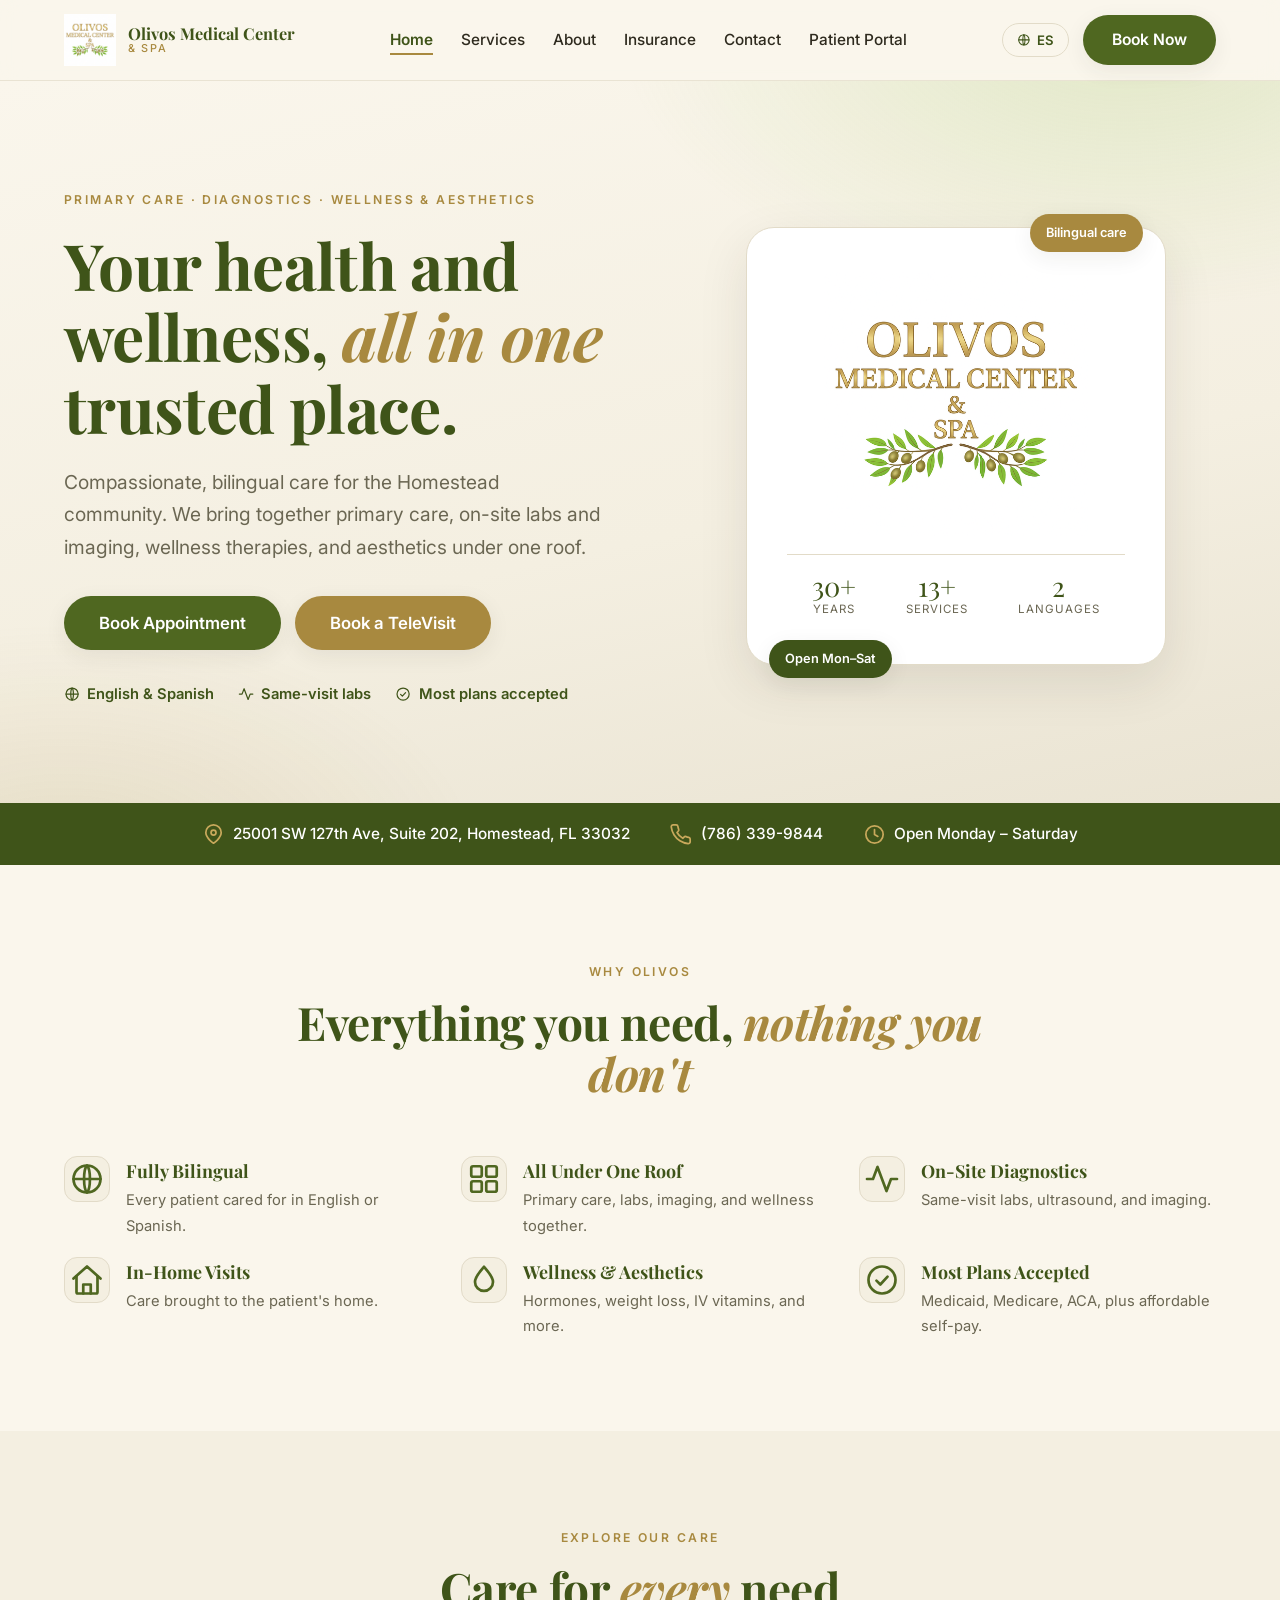
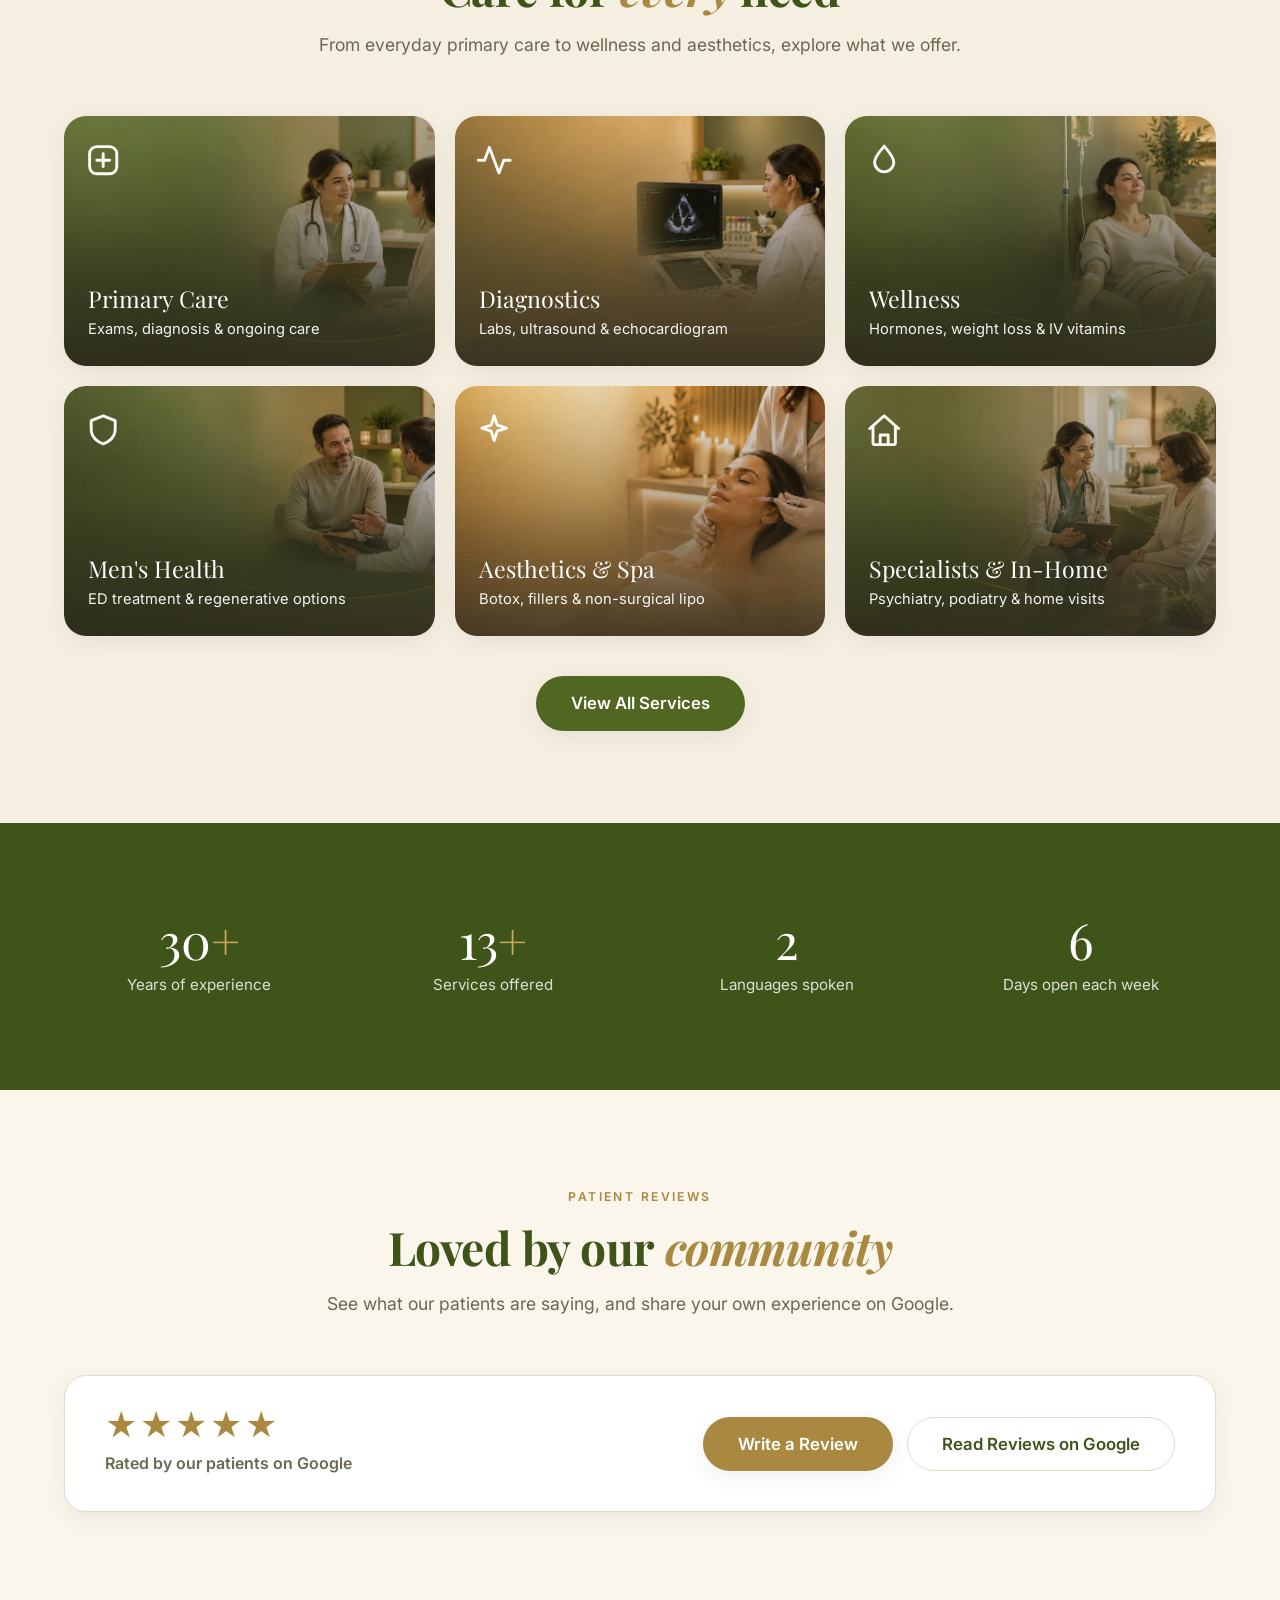
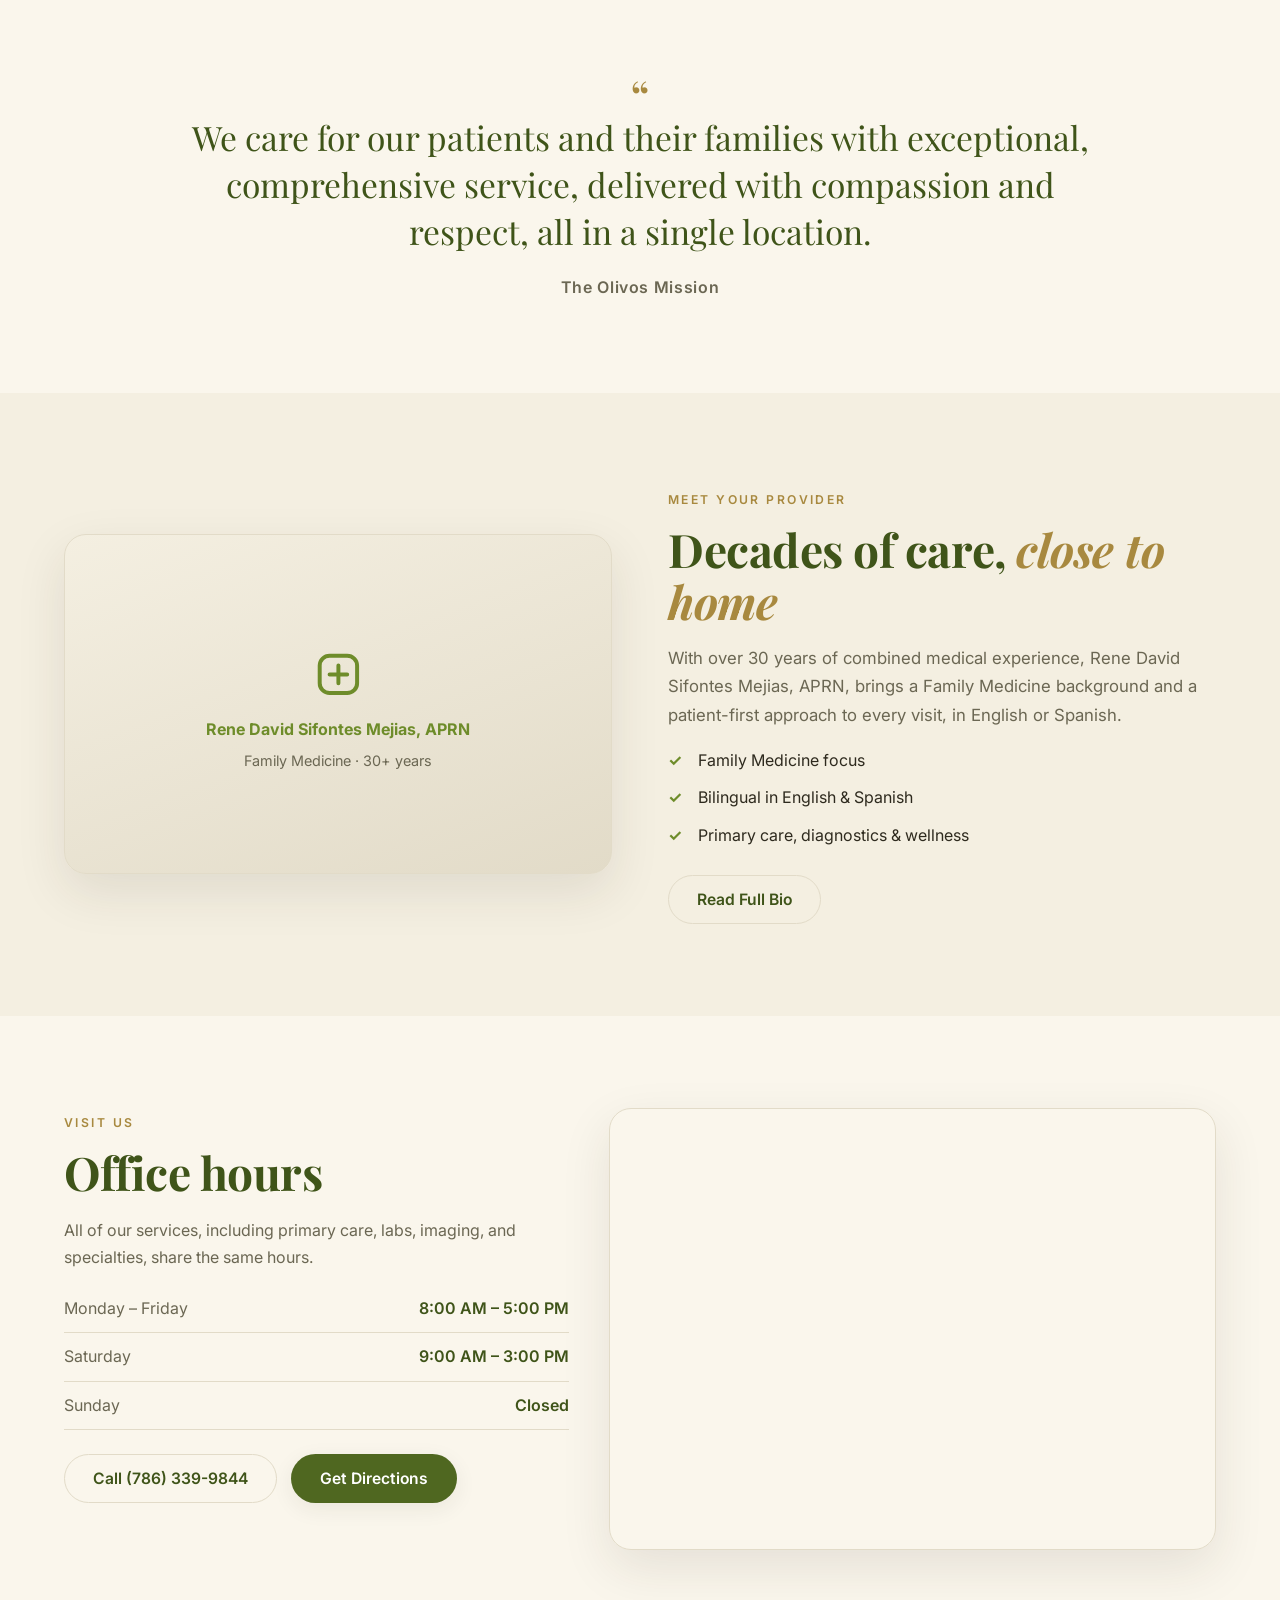
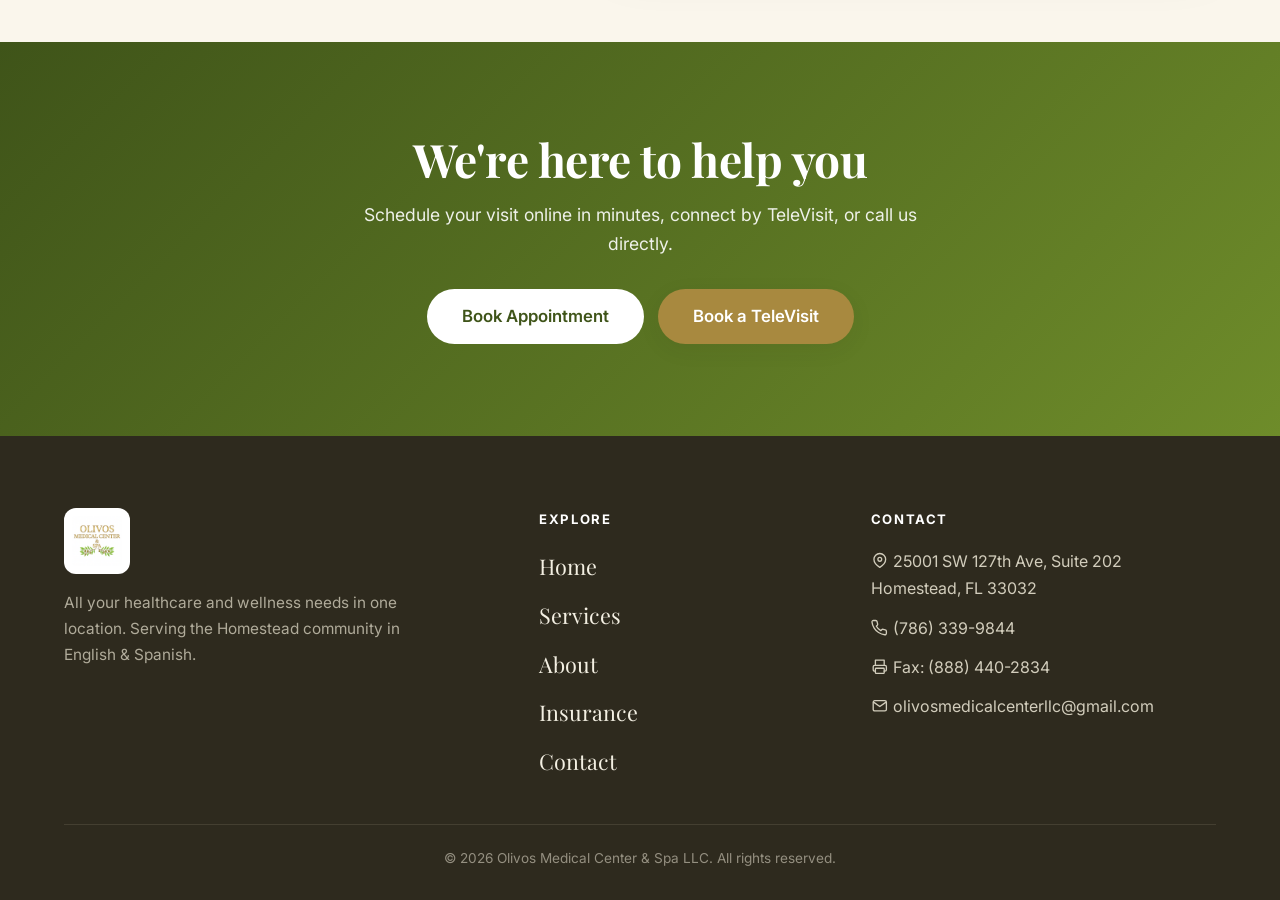
==== index.html @ 4be5aaa1 "Flat website upload" ====
<!doctype html>
<html lang="en">
<head>
  <meta charset="UTF-8" />
  <meta name="viewport" content="width=device-width, initial-scale=1.0" />
  <title>Olivos Medical Center &amp; Spa | Primary Care &amp; Wellness · Homestead, FL</title>
  <meta name="description" content="Olivos Medical Center & Spa offers bilingual primary care, on-site diagnostics, wellness, and aesthetic services in Homestead, FL. Book online or by phone. Most insurance plans accepted." />
  <link rel="icon" type="image/png" href="favicon.png" />
  <link rel="apple-touch-icon" href="olivos-logo.png" />
  <meta name="theme-color" content="#4f6720" />
  <meta property="og:type" content="website" />
  <meta property="og:site_name" content="Olivos Medical Center & Spa" />
  <meta property="og:title" content="Olivos Medical Center & Spa | Primary Care & Wellness · Homestead, FL" />
  <meta property="og:description" content="Bilingual primary care, on-site diagnostics, wellness and aesthetic services in Homestead, FL. Book online or by phone. Most insurance plans accepted." />
  <meta property="og:image" content="olivos-logo.png" />
  <meta name="twitter:card" content="summary" />
  <link rel="preconnect" href="https://fonts.googleapis.com" />
  <link rel="preconnect" href="https://fonts.gstatic.com" crossorigin />
  <link href="https://fonts.googleapis.com/css2?family=Inter:wght@400;500;600;700&family=Playfair+Display:ital,wght@0,600;0,700;1,600&display=swap" rel="stylesheet" />
  <link rel="stylesheet" href="styles.css" />
</head>
<body>

  <!-- ===================== HEADER ===================== -->
  <header class="site-header">
    <nav class="nav">
      <a class="nav-brand" href="index.html">
        <img src="olivos-logo.png" alt="Olivos Medical Center & Spa logo" />
        <span class="brand-text">Olivos Medical Center<span>&amp; Spa</span></span>
      </a>
      <ul class="nav-links">
        <li><a href="index.html" class="active" data-en="Home" data-es="Inicio">Home</a></li>
        <li><a href="services.html" data-en="Services" data-es="Servicios">Services</a></li>
        <li><a href="about.html" data-en="About" data-es="Nosotros">About</a></li>
        <li><a href="insurance.html" data-en="Insurance" data-es="Seguros">Insurance</a></li>
        <li><a href="contact.html" data-en="Contact" data-es="Contacto">Contact</a></li>
        <li><a href="#" data-link="portal" data-en="Patient Portal" data-es="Portal del Paciente">Patient Portal</a></li>
      </ul>
      <div class="nav-right">
        <button class="lang-toggle" aria-label="Switch language"><svg class="ic" viewBox="0 0 24 24" fill="none" stroke="currentColor" stroke-width="1.8" stroke-linecap="round" stroke-linejoin="round" aria-hidden="true"><circle cx="12" cy="12" r="9"/><path d="M3 12h18"/><path d="M12 3c2.6 2.6 2.6 15.4 0 18M12 3c-2.6 2.6-2.6 15.4 0 18"/></svg> <span class="lang-current">ES</span></button>
        <a href="#" data-link="booking" class="btn btn-primary" data-en="Book Now" data-es="Reservar">Book Now</a>
        <button class="nav-toggle" aria-label="Menu"><span></span><span></span><span></span></button>
      </div>
    </nav>
  </header>

  <!-- ===================== HERO ===================== -->
  <section class="hero">
    <div class="container">
      <div class="hero-content">
        <span class="eyebrow" data-en="Primary Care · Diagnostics · Wellness & Aesthetics" data-es="Atención Primaria · Diagnóstico · Bienestar y Estética">Primary Care · Diagnostics · Wellness &amp; Aesthetics</span>
        <h1 data-lang-en class="block">Your health and wellness, <span class="hl">all in one</span> trusted place.</h1>
        <h1 data-lang-es class="block">Tu salud y bienestar, <span class="hl">todo en un</span> lugar de confianza.</h1>
        <p class="lead" data-lang-en>Compassionate, bilingual care for the Homestead community. We bring together primary care, on-site labs and imaging, wellness therapies, and aesthetics under one roof.</p>
        <p class="lead" data-lang-es>Atención bilingüe y compasiva para la comunidad de Homestead. Reunimos atención primaria, laboratorio e imágenes, terapias de bienestar y estética, todo bajo un mismo techo.</p>
        <div class="hero-cta">
          <a href="#" data-link="booking" class="btn btn-primary btn-lg" data-en="Book Appointment" data-es="Reservar Cita">Book Appointment</a>
          <a href="#" data-link="televisit" class="btn btn-gold btn-lg" data-en="Book a TeleVisit" data-es="Reservar Telemedicina">Book a TeleVisit</a>
        </div>
        <div class="hero-badges">
          <span><svg class="ic" viewBox="0 0 24 24" fill="none" stroke="currentColor" stroke-width="1.8" stroke-linecap="round" stroke-linejoin="round" aria-hidden="true"><circle cx="12" cy="12" r="9"/><path d="M3 12h18"/><path d="M12 3c2.6 2.6 2.6 15.4 0 18M12 3c-2.6 2.6-2.6 15.4 0 18"/></svg> <span data-en="English & Spanish" data-es="Inglés y Español">English &amp; Spanish</span></span>
          <span><svg class="ic" viewBox="0 0 24 24" fill="none" stroke="currentColor" stroke-width="1.8" stroke-linecap="round" stroke-linejoin="round" aria-hidden="true"><path d="M22 12h-4l-3 8L9 4l-3 8H2"/></svg> <span data-en="Same-visit labs" data-es="Laboratorio el mismo día">Same-visit labs</span></span>
          <span><svg class="ic" viewBox="0 0 24 24" fill="none" stroke="currentColor" stroke-width="1.8" stroke-linecap="round" stroke-linejoin="round" aria-hidden="true"><circle cx="12" cy="12" r="9"/><path d="M8.3 12.4l2.6 2.6 4.8-5.2"/></svg> <span data-en="Most plans accepted" data-es="Mayoría de seguros">Most plans accepted</span></span>
        </div>
      </div>
      <div class="hero-art">
        <div class="hero-card">
          <span class="floating one" data-en="Bilingual care" data-es="Atención bilingüe">Bilingual care</span>
          <span class="floating two" data-en="Open Mon–Sat" data-es="Abierto Lun–Sáb">Open Mon–Sat</span>
          <img src="olivos-logo.png" alt="Olivos Medical Center & Spa" />
          <div class="divider"></div>
          <div class="mini-stats">
            <div><div class="num">30+</div><div class="lbl" data-en="Years" data-es="Años">Years</div></div>
            <div><div class="num">13+</div><div class="lbl" data-en="Services" data-es="Servicios">Services</div></div>
            <div><div class="num">2</div><div class="lbl" data-en="Languages" data-es="Idiomas">Languages</div></div>
          </div>
        </div>
      </div>
    </div>
  </section>

  <!-- ===================== TRUST STRIP ===================== -->
  <div class="trust-strip">
    <div class="container">
      <span class="item"><span class="ico"><svg class="ic" viewBox="0 0 24 24" fill="none" stroke="currentColor" stroke-width="1.8" stroke-linecap="round" stroke-linejoin="round" aria-hidden="true"><path d="M20 10c0 6-8 11-8 11s-8-5-8-11a8 8 0 0 1 16 0z"/><circle cx="12" cy="10" r="2.6"/></svg></span> 25001 SW 127th Ave, Suite 202, Homestead, FL 33032</span>
      <span class="item"><span class="ico"><svg class="ic" viewBox="0 0 24 24" fill="none" stroke="currentColor" stroke-width="1.8" stroke-linecap="round" stroke-linejoin="round" aria-hidden="true"><path d="M21 16.5v3a2 2 0 0 1-2.2 2 19.6 19.6 0 0 1-8.5-3 19.3 19.3 0 0 1-6-6A19.6 19.6 0 0 1 1.3 4 2 2 0 0 1 3.3 2h3a2 2 0 0 1 2 1.7c.13.95.36 1.86.7 2.76a2 2 0 0 1-.45 2.11L7.3 9.9a16 16 0 0 0 6 6l1.32-1.26a2 2 0 0 1 2.11-.45c.9.34 1.81.57 2.76.7A2 2 0 0 1 21 16.5z"/></svg></span> <a href="tel:+17863399844" style="color:#fff">(786) 339-9844</a></span>
      <span class="item"><span class="ico"><svg class="ic" viewBox="0 0 24 24" fill="none" stroke="currentColor" stroke-width="1.8" stroke-linecap="round" stroke-linejoin="round" aria-hidden="true"><circle cx="12" cy="12" r="9"/><path d="M12 7v5l3.5 2"/></svg></span> <span data-en="Open Monday – Saturday" data-es="Abierto Lunes – Sábado">Open Monday – Saturday</span></span>
    </div>
  </div>

  <!-- ===================== FEATURE ROW ===================== -->
  <section>
    <div class="container">
      <div class="section-head">
        <span class="eyebrow" data-en="Why Olivos" data-es="Por Qué Olivos">Why Olivos</span>
        <h2 data-lang-en class="block">Everything you need, <span class="hl">nothing you don't</span></h2>
        <h2 data-lang-es class="block">Todo lo que necesitas, <span class="hl">nada que no</span></h2>
      </div>
      <div class="feature-row">
        <div class="feature"><div class="ico"><svg class="ic" viewBox="0 0 24 24" fill="none" stroke="currentColor" stroke-width="1.8" stroke-linecap="round" stroke-linejoin="round" aria-hidden="true"><circle cx="12" cy="12" r="9"/><path d="M3 12h18"/><path d="M12 3c2.6 2.6 2.6 15.4 0 18M12 3c-2.6 2.6-2.6 15.4 0 18"/></svg></div><div><h4 data-en="Fully Bilingual" data-es="Totalmente Bilingüe">Fully Bilingual</h4><p data-en="Every patient cared for in English or Spanish." data-es="Cada paciente atendido en inglés o español.">Every patient cared for in English or Spanish.</p></div></div>
        <div class="feature"><div class="ico"><svg class="ic" viewBox="0 0 24 24" fill="none" stroke="currentColor" stroke-width="1.8" stroke-linecap="round" stroke-linejoin="round" aria-hidden="true"><rect x="3.5" y="3.5" width="7" height="7" rx="1.2"/><rect x="13.5" y="3.5" width="7" height="7" rx="1.2"/><rect x="13.5" y="13.5" width="7" height="7" rx="1.2"/><rect x="3.5" y="13.5" width="7" height="7" rx="1.2"/></svg></div><div><h4 data-en="All Under One Roof" data-es="Todo en un Lugar">All Under One Roof</h4><p data-en="Primary care, labs, imaging, and wellness together." data-es="Atención primaria, laboratorio, imágenes y bienestar juntos.">Primary care, labs, imaging, and wellness together.</p></div></div>
        <div class="feature"><div class="ico"><svg class="ic" viewBox="0 0 24 24" fill="none" stroke="currentColor" stroke-width="1.8" stroke-linecap="round" stroke-linejoin="round" aria-hidden="true"><path d="M22 12h-4l-3 8L9 4l-3 8H2"/></svg></div><div><h4 data-en="On-Site Diagnostics" data-es="Diagnóstico en Sitio">On-Site Diagnostics</h4><p data-en="Same-visit labs, ultrasound, and imaging." data-es="Laboratorio, ultrasonido e imágenes el mismo día.">Same-visit labs, ultrasound, and imaging.</p></div></div>
        <div class="feature"><div class="ico"><svg class="ic" viewBox="0 0 24 24" fill="none" stroke="currentColor" stroke-width="1.8" stroke-linecap="round" stroke-linejoin="round" aria-hidden="true"><path d="M3 11l9-8 9 8"/><path d="M5 9.5V20a1 1 0 0 0 1 1h12a1 1 0 0 0 1-1V9.5"/><path d="M9.5 21v-6h5v6"/></svg></div><div><h4 data-en="In-Home Visits" data-es="Visitas a Domicilio">In-Home Visits</h4><p data-en="Care brought to the patient's home." data-es="Atención llevada al hogar del paciente.">Care brought to the patient's home.</p></div></div>
        <div class="feature"><div class="ico"><svg class="ic" viewBox="0 0 24 24" fill="none" stroke="currentColor" stroke-width="1.8" stroke-linecap="round" stroke-linejoin="round" aria-hidden="true"><path d="M12 3.2c3 3.6 6 6.6 6 10.1a6 6 0 0 1-12 0c0-3.5 3-6.5 6-10.1z"/></svg></div><div><h4 data-en="Wellness & Aesthetics" data-es="Bienestar y Estética">Wellness &amp; Aesthetics</h4><p data-en="Hormones, weight loss, IV vitamins, and more." data-es="Hormonas, pérdida de peso, vitaminas IV y más.">Hormones, weight loss, IV vitamins, and more.</p></div></div>
        <div class="feature"><div class="ico"><svg class="ic" viewBox="0 0 24 24" fill="none" stroke="currentColor" stroke-width="1.8" stroke-linecap="round" stroke-linejoin="round" aria-hidden="true"><circle cx="12" cy="12" r="9"/><path d="M8.3 12.4l2.6 2.6 4.8-5.2"/></svg></div><div><h4 data-en="Most Plans Accepted" data-es="Mayoría de Seguros">Most Plans Accepted</h4><p data-en="Medicaid, Medicare, ACA, plus affordable self-pay." data-es="Medicaid, Medicare, ACA y pago propio accesible.">Medicaid, Medicare, ACA, plus affordable self-pay.</p></div></div>
      </div>
    </div>
  </section>

  <!-- ===================== CATEGORY GRID ===================== -->
  <section class="alt">
    <div class="container">
      <div class="section-head">
        <span class="eyebrow" data-en="Explore Our Care" data-es="Explora Nuestra Atención">Explore Our Care</span>
        <h2 data-lang-en class="block">Care for <span class="hl">every</span> need</h2>
        <h2 data-lang-es class="block">Atención para <span class="hl">cada</span> necesidad</h2>
        <p data-lang-en>From everyday primary care to wellness and aesthetics, explore what we offer.</p>
        <p data-lang-es>Desde la atención primaria diaria hasta el bienestar y la estética, explora lo que ofrecemos.</p>
      </div>
      <div class="cat-grid">
        <a class="cat-card c1" href="services.html"><span class="c-ico"><svg class="ic" viewBox="0 0 24 24" fill="none" stroke="currentColor" stroke-width="1.8" stroke-linecap="round" stroke-linejoin="round" aria-hidden="true"><rect x="3.5" y="3.5" width="17" height="17" rx="4.5"/><path d="M12 8v8M8 12h8"/></svg></span><span class="label" data-en="Primary Care" data-es="Atención Primaria">Primary Care</span><span class="desc" data-en="Exams, diagnosis & ongoing care" data-es="Exámenes, diagnóstico y cuidado continuo">Exams, diagnosis &amp; ongoing care</span></a>
        <a class="cat-card c2" href="services.html"><span class="c-ico"><svg class="ic" viewBox="0 0 24 24" fill="none" stroke="currentColor" stroke-width="1.8" stroke-linecap="round" stroke-linejoin="round" aria-hidden="true"><path d="M22 12h-4l-3 8L9 4l-3 8H2"/></svg></span><span class="label" data-en="Diagnostics" data-es="Diagnóstico">Diagnostics</span><span class="desc" data-en="Labs, ultrasound & echocardiogram" data-es="Laboratorio, ultrasonido y ecocardiograma">Labs, ultrasound &amp; echocardiogram</span></a>
        <a class="cat-card c3" href="services.html"><span class="c-ico"><svg class="ic" viewBox="0 0 24 24" fill="none" stroke="currentColor" stroke-width="1.8" stroke-linecap="round" stroke-linejoin="round" aria-hidden="true"><path d="M12 3.2c3 3.6 6 6.6 6 10.1a6 6 0 0 1-12 0c0-3.5 3-6.5 6-10.1z"/></svg></span><span class="label" data-en="Wellness" data-es="Bienestar">Wellness</span><span class="desc" data-en="Hormones, weight loss & IV vitamins" data-es="Hormonas, pérdida de peso y vitaminas IV">Hormones, weight loss &amp; IV vitamins</span></a>
        <a class="cat-card c4" href="services.html"><span class="c-ico"><svg class="ic" viewBox="0 0 24 24" fill="none" stroke="currentColor" stroke-width="1.8" stroke-linecap="round" stroke-linejoin="round" aria-hidden="true"><path d="M12 3l7.5 3v5.2c0 4.7-3.2 7.8-7.5 9.3-4.3-1.5-7.5-4.6-7.5-9.3V6L12 3z"/></svg></span><span class="label" data-en="Men's Health" data-es="Salud Masculina">Men's Health</span><span class="desc" data-en="ED treatment & regenerative options" data-es="Tratamiento de DE y opciones regenerativas">ED treatment &amp; regenerative options</span></a>
        <a class="cat-card c5" href="services.html"><span class="c-ico"><svg class="ic" viewBox="0 0 24 24" fill="none" stroke="currentColor" stroke-width="1.8" stroke-linecap="round" stroke-linejoin="round" aria-hidden="true"><path d="M12 3l1.9 5.8 5.8 1.9-5.8 1.9L12 18.4l-1.9-5.8L4.3 10.7l5.8-1.9L12 3z"/></svg></span><span class="label" data-en="Aesthetics & Spa" data-es="Estética y Spa">Aesthetics &amp; Spa</span><span class="desc" data-en="Botox, fillers & non-surgical lipo" data-es="Botox, rellenos y lipo no quirúrgica">Botox, fillers &amp; non-surgical lipo</span></a>
        <a class="cat-card c6" href="services.html"><span class="c-ico"><svg class="ic" viewBox="0 0 24 24" fill="none" stroke="currentColor" stroke-width="1.8" stroke-linecap="round" stroke-linejoin="round" aria-hidden="true"><path d="M3 11l9-8 9 8"/><path d="M5 9.5V20a1 1 0 0 0 1 1h12a1 1 0 0 0 1-1V9.5"/><path d="M9.5 21v-6h5v6"/></svg></span><span class="label" data-en="Specialists & In-Home" data-es="Especialistas y a Domicilio">Specialists &amp; In-Home</span><span class="desc" data-en="Psychiatry, podiatry & home visits" data-es="Psiquiatría, podología y visitas a domicilio">Psychiatry, podiatry &amp; home visits</span></a>
      </div>
      <div style="text-align:center;margin-top:40px">
        <a href="services.html" class="btn btn-primary btn-lg" data-en="View All Services" data-es="Ver Todos los Servicios">View All Services</a>
      </div>
    </div>
  </section>

  <!-- ===================== STATS BAND ===================== -->
  <section class="stats-band">
    <div class="container">
      <div class="stats">
        <div class="stat"><div class="num">30<span class="accent">+</span></div><div class="label" data-en="Years of experience" data-es="Años de experiencia">Years of experience</div></div>
        <div class="stat"><div class="num">13<span class="accent">+</span></div><div class="label" data-en="Services offered" data-es="Servicios ofrecidos">Services offered</div></div>
        <div class="stat"><div class="num">2</div><div class="label" data-en="Languages spoken" data-es="Idiomas hablados">Languages spoken</div></div>
        <div class="stat"><div class="num">6</div><div class="label" data-en="Days open each week" data-es="Días abiertos por semana">Days open each week</div></div>
      </div>
    </div>
  </section>

  <!-- ===================== PATIENT REVIEWS ===================== -->
  <section>
    <div class="container">
      <div class="section-head">
        <span class="eyebrow" data-en="Patient Reviews" data-es="Reseñas de Pacientes">Patient Reviews</span>
        <h2 data-lang-en class="block">Loved by our <span class="hl">community</span></h2>
        <h2 data-lang-es class="block">Querido por nuestra <span class="hl">comunidad</span></h2>
        <p data-lang-en>See what our patients are saying, and share your own experience on Google.</p>
        <p data-lang-es>Mira lo que dicen nuestros pacientes y comparte tu experiencia en Google.</p>
      </div>

      <!-- Optional: paste a live Google reviews widget (e.g. Elfsight) inside this div. See README. -->
      <div id="google-reviews"></div>

      <div class="reviews-cta">
        <div class="reviews-rating">
          <div class="stars" aria-hidden="true">★★★★★</div>
          <div class="rating-text" data-en="Rated by our patients on Google" data-es="Calificado por nuestros pacientes en Google">Rated by our patients on Google</div>
        </div>
        <div class="reviews-buttons">
          <a href="#" data-link="reviewWrite" class="btn btn-gold btn-lg" data-en="Write a Review" data-es="Escribir una Reseña">Write a Review</a>
          <a href="#" data-link="reviewRead" class="btn btn-outline btn-lg" data-en="Read Reviews on Google" data-es="Ver Reseñas en Google">Read Reviews on Google</a>
        </div>
      </div>
    </div>
  </section>

  <!-- ===================== MISSION QUOTE ===================== -->
  <section>
    <div class="container">
      <div class="quote-block">
        <div class="mark">“</div>
        <p data-lang-en class="block">We care for our patients and their families with exceptional, comprehensive service, delivered with compassion and respect, all in a single location.</p>
        <p data-lang-es class="block">Cuidamos a nuestros pacientes y sus familias con un servicio excepcional e integral, con compasión y respeto, todo en un solo lugar.</p>
        <div class="by" data-en="The Olivos Mission" data-es="La Misión de Olivos">The Olivos Mission</div>
      </div>
    </div>
  </section>

  <!-- ===================== SPLIT: PROVIDER ===================== -->
  <section class="alt">
    <div class="container">
      <div class="split">
        <div class="split-media">
          <div class="placeholder">
            <div class="big"><svg class="ic" viewBox="0 0 24 24" fill="none" stroke="currentColor" stroke-width="1.8" stroke-linecap="round" stroke-linejoin="round" aria-hidden="true"><rect x="3.5" y="3.5" width="17" height="17" rx="4.5"/><path d="M12 8v8M8 12h8"/></svg></div>
            <strong data-en="Rene David Sifontes Mejias, APRN" data-es="Rene David Sifontes Mejias, APRN">Rene David Sifontes Mejias, APRN</strong>
            <div style="color:var(--muted);font-size:.9rem;margin-top:6px" data-en="Family Medicine · 30+ years" data-es="Medicina Familiar · 30+ años">Family Medicine · 30+ years</div>
          </div>
        </div>
        <div class="split-text">
          <span class="eyebrow" data-en="Meet Your Provider" data-es="Conoce a tu Proveedor">Meet Your Provider</span>
          <h2 data-lang-en class="block">Decades of care, <span class="hl">close to home</span></h2>
          <h2 data-lang-es class="block">Décadas de cuidado, <span class="hl">cerca de casa</span></h2>
          <p data-lang-en>With over 30 years of combined medical experience, Rene David Sifontes Mejias, APRN, brings a Family Medicine background and a patient-first approach to every visit, in English or Spanish.</p>
          <p data-lang-es>Con más de 30 años de experiencia médica combinada, Rene David Sifontes Mejias, APRN, aporta una formación en Medicina Familiar y un enfoque centrado en el paciente en cada visita, en inglés o español.</p>
          <ul class="split-list">
            <li data-en="Family Medicine focus" data-es="Enfoque en Medicina Familiar">Family Medicine focus</li>
            <li data-en="Bilingual in English & Spanish" data-es="Bilingüe en Inglés y Español">Bilingual in English &amp; Spanish</li>
            <li data-en="Primary care, diagnostics & wellness" data-es="Atención primaria, diagnóstico y bienestar">Primary care, diagnostics &amp; wellness</li>
          </ul>
          <a href="about.html" class="btn btn-outline" data-en="Read Full Bio" data-es="Leer Biografía">Read Full Bio</a>
        </div>
      </div>
    </div>
  </section>

  <!-- ===================== HOURS + MAP ===================== -->
  <section>
    <div class="container">
      <div class="contact-grid">
        <div>
          <span class="eyebrow" data-en="Visit Us" data-es="Visítanos">Visit Us</span>
          <h2 style="margin:12px 0 18px" data-lang-en class="block">Office hours</h2>
          <h2 style="margin:12px 0 18px" data-lang-es class="block">Horario de atención</h2>
          <p style="color:var(--muted);margin-bottom:14px" data-en="All of our services, including primary care, labs, imaging, and specialties, share the same hours." data-es="Todos nuestros servicios, incluyendo atención primaria, laboratorio, imágenes y especialidades, tienen el mismo horario.">All of our services, including primary care, labs, imaging, and specialties, share the same hours.</p>
          <table class="hours-table">
            <tr><td data-en="Monday – Friday" data-es="Lunes – Viernes">Monday – Friday</td><td>8:00 AM – 5:00 PM</td></tr>
            <tr><td data-en="Saturday" data-es="Sábado">Saturday</td><td>9:00 AM – 3:00 PM</td></tr>
            <tr><td data-en="Sunday" data-es="Domingo">Sunday</td><td data-en="Closed" data-es="Cerrado">Closed</td></tr>
          </table>
          <div style="margin-top:24px" class="hero-cta">
            <a href="tel:+17863399844" class="btn btn-outline" data-en="Call (786) 339-9844" data-es="Llamar (786) 339-9844">Call (786) 339-9844</a>
            <a href="contact.html" class="btn btn-primary" data-en="Get Directions" data-es="Cómo Llegar">Get Directions</a>
          </div>
        </div>
        <div class="map-wrap">
          <iframe title="Olivos Medical Center & Spa location map" loading="lazy" referrerpolicy="no-referrer-when-downgrade"
            src="https://www.google.com/maps?q=25001+SW+127th+Ave+Suite+202+Homestead+FL+33032&output=embed"></iframe>
        </div>
      </div>
    </div>
  </section>

  <!-- ===================== CTA BAND ===================== -->
  <section class="cta-band">
    <div class="container">
      <h2 data-lang-en class="block">We're here to help you</h2>
      <h2 data-lang-es class="block">Estamos aquí para ayudarte</h2>
      <p data-lang-en>Schedule your visit online in minutes, connect by TeleVisit, or call us directly.</p>
      <p data-lang-es>Agenda tu visita en línea en minutos, conéctate por telemedicina o llámanos directamente.</p>
      <div class="hero-cta">
        <a href="#" data-link="booking" class="btn btn-white btn-lg" data-en="Book Appointment" data-es="Reservar Cita">Book Appointment</a>
        <a href="#" data-link="televisit" class="btn btn-gold btn-lg" data-en="Book a TeleVisit" data-es="Reservar Telemedicina">Book a TeleVisit</a>
      </div>
    </div>
  </section>

  <!-- ===================== FOOTER ===================== -->
  <footer class="site-footer">
    <div class="container">
      <div class="footer-grid">
        <div class="footer-brand">
          <img src="olivos-logo.png" alt="Olivos Medical Center & Spa" />
          <p data-en="All your healthcare and wellness needs in one location. Serving the Homestead community in English & Spanish." data-es="Toda tu salud y bienestar en un solo lugar. Sirviendo a la comunidad de Homestead en inglés y español.">All your healthcare and wellness needs in one location. Serving the Homestead community in English &amp; Spanish.</p>
        </div>
        <div>
          <h4 data-en="Explore" data-es="Explora">Explore</h4>
          <ul class="footer-nav">
            <li><a href="index.html" data-en="Home" data-es="Inicio">Home</a></li>
            <li><a href="services.html" data-en="Services" data-es="Servicios">Services</a></li>
            <li><a href="about.html" data-en="About" data-es="Nosotros">About</a></li>
            <li><a href="insurance.html" data-en="Insurance" data-es="Seguros">Insurance</a></li>
            <li><a href="contact.html" data-en="Contact" data-es="Contacto">Contact</a></li>
          </ul>
        </div>
        <div>
          <h4 data-en="Contact" data-es="Contacto">Contact</h4>
          <ul>
            <li><svg class="ic" viewBox="0 0 24 24" fill="none" stroke="currentColor" stroke-width="1.8" stroke-linecap="round" stroke-linejoin="round" aria-hidden="true"><path d="M20 10c0 6-8 11-8 11s-8-5-8-11a8 8 0 0 1 16 0z"/><circle cx="12" cy="10" r="2.6"/></svg> 25001 SW 127th Ave, Suite 202<br>Homestead, FL 33032</li>
            <li><svg class="ic" viewBox="0 0 24 24" fill="none" stroke="currentColor" stroke-width="1.8" stroke-linecap="round" stroke-linejoin="round" aria-hidden="true"><path d="M21 16.5v3a2 2 0 0 1-2.2 2 19.6 19.6 0 0 1-8.5-3 19.3 19.3 0 0 1-6-6A19.6 19.6 0 0 1 1.3 4 2 2 0 0 1 3.3 2h3a2 2 0 0 1 2 1.7c.13.95.36 1.86.7 2.76a2 2 0 0 1-.45 2.11L7.3 9.9a16 16 0 0 0 6 6l1.32-1.26a2 2 0 0 1 2.11-.45c.9.34 1.81.57 2.76.7A2 2 0 0 1 21 16.5z"/></svg> <a href="tel:+17863399844">(786) 339-9844</a></li>
            <li><svg class="ic" viewBox="0 0 24 24" fill="none" stroke="currentColor" stroke-width="1.8" stroke-linecap="round" stroke-linejoin="round" aria-hidden="true"><path d="M6 9V3h12v6"/><path d="M6 18H5a2 2 0 0 1-2-2v-4a2 2 0 0 1 2-2h14a2 2 0 0 1 2 2v4a2 2 0 0 1-2 2h-1"/><rect x="6" y="14" width="12" height="7" rx="1"/></svg> <span data-en="Fax:" data-es="Fax:">Fax:</span> (888) 440-2834</li>
            <li><svg class="ic" viewBox="0 0 24 24" fill="none" stroke="currentColor" stroke-width="1.8" stroke-linecap="round" stroke-linejoin="round" aria-hidden="true"><rect x="3" y="5" width="18" height="14" rx="2"/><path d="m3.5 7 8.5 6 8.5-6"/></svg> <a href="mailto:olivosmedicalcenterllc@gmail.com">olivosmedicalcenterllc@gmail.com</a></li>
          </ul>
        </div>
      </div>
      <div class="footer-bottom">
        <span data-en="© 2026 Olivos Medical Center & Spa LLC. All rights reserved." data-es="© 2026 Olivos Medical Center & Spa LLC. Todos los derechos reservados.">© 2026 Olivos Medical Center &amp; Spa LLC. All rights reserved.</span>
      </div>
    </div>
  </footer>

  <script src="main.js?v=5"></script>
</body>
</html>
---- styles.css ----
/* =========================================================
   Olivos Medical Center & Spa — Site Styles  (v2, editorial)
   Inspired by clean wellness/healthcare references,
   rebuilt in the Olivos olive / gold / cream brand.
   ========================================================= */

:root {
  --olive-deep: #3f5419;
  --olive: #4f6720;
  --olive-mid: #6e8c2a;
  --olive-light: #a5ca6e;
  --gold: #a8893f;
  --gold-light: #c9a95c;
  --cream: #faf6ec;
  --cream-2: #f4efe1;
  --sand: #e2dbc8;
  --ink: #2e2a1e;
  --muted: #6b6753;
  --white: #ffffff;
  --shadow: 0 18px 50px rgba(46, 42, 30, 0.10);
  --shadow-sm: 0 6px 22px rgba(46, 42, 30, 0.07);
  --radius: 22px;
  --radius-sm: 14px;
  --maxw: 1200px;
  --font-head: "Playfair Display", Georgia, "Times New Roman", serif;
  --font-body: "Inter", -apple-system, BlinkMacSystemFont, "Segoe UI", Roboto, Helvetica, Arial, sans-serif;
}

* { box-sizing: border-box; margin: 0; padding: 0; }
html { scroll-behavior: smooth; }

body {
  font-family: var(--font-body);
  color: var(--ink);
  background: var(--cream);
  line-height: 1.7;
  -webkit-font-smoothing: antialiased;
  text-rendering: optimizeLegibility;
}

h1, h2, h3 { font-family: var(--font-head); font-weight: 700; line-height: 1.12; color: var(--olive-deep); letter-spacing: -0.01em; }
h1 { font-size: clamp(2.4rem, 5.2vw, 4rem); }
h2 { font-size: clamp(1.9rem, 3.6vw, 2.9rem); }

a { color: var(--olive); text-decoration: none; }
a:hover { color: var(--gold); }
img { max-width: 100%; display: block; }

.container { width: 100%; max-width: var(--maxw); margin: 0 auto; padding: 0 24px; }
section { padding: 92px 0; }
.alt { background: var(--cream-2); }
.olive-bg { background: var(--olive-deep); color: #fff; }

/* ---------------- Inline line icons ---------------- */
.ic { width: 1.1em; height: 1.1em; display: inline-block; vertical-align: -0.16em; flex-shrink: 0; }
.ico .ic, .c-ico .ic { width: 1.5em; height: 1.5em; vertical-align: middle; }
.feature .ico { color: var(--olive); }
.lang-toggle .ic { width: 1.05em; height: 1.05em; }

/* accent-highlighted words inside headings */
.hl { color: var(--gold); font-style: italic; }
.hl-underline { background: linear-gradient(transparent 62%, rgba(165,202,110,.45) 0); }

.eyebrow {
  display: inline-block; font-family: var(--font-body); font-weight: 600;
  letter-spacing: 0.2em; text-transform: uppercase; font-size: 0.76rem;
  color: var(--gold);
}

.section-head { text-align: center; max-width: 760px; margin: 0 auto 56px; }
.section-head .eyebrow { margin-bottom: 14px; }
.section-head h2 { margin-bottom: 16px; }
.section-head p { color: var(--muted); font-size: 1.1rem; }

/* ---------------- Buttons ---------------- */
.btn {
  display: inline-flex; align-items: center; gap: 8px;
  padding: 15px 28px; border-radius: 999px; font-weight: 600;
  font-size: 0.98rem; cursor: pointer; border: 1.5px solid transparent;
  transition: transform .15s ease, box-shadow .2s ease, background .2s ease, color .2s ease;
  text-align: center; line-height: 1.1;
}
.btn:hover { transform: translateY(-2px); }
.btn-primary { background: var(--olive); color: #fff; box-shadow: var(--shadow-sm); }
.btn-primary:hover { background: var(--olive-deep); color: #fff; }
.btn-gold { background: var(--gold); color: #fff; box-shadow: var(--shadow-sm); }
.btn-gold:hover { background: #927531; color: #fff; }
.btn-outline { background: transparent; color: var(--olive-deep); border-color: var(--sand); }
.btn-outline:hover { background: var(--ink); color: #fff; border-color: var(--ink); }
.btn-white { background: #fff; color: var(--olive-deep); }
.btn-white:hover { background: var(--cream-2); color: var(--olive-deep); }
.btn-lg { padding: 17px 34px; font-size: 1.05rem; }

/* ---------------- Header / Nav ---------------- */
.site-header {
  position: sticky; top: 0; z-index: 100; background: rgba(250, 246, 236, 0.86);
  backdrop-filter: blur(12px); border-bottom: 1px solid rgba(226,219,200,.7);
}
.nav { display: flex; align-items: center; justify-content: space-between; padding: 14px 24px; max-width: var(--maxw); margin: 0 auto; gap: 16px; }
.nav-brand { display: flex; align-items: center; gap: 12px; }
.nav-brand img { height: 52px; width: auto; }
.nav-brand .brand-text { font-family: var(--font-head); font-weight: 700; color: var(--olive-deep); font-size: 1.02rem; line-height: 1.1; }
.nav-brand .brand-text span { display: block; font-family: var(--font-body); font-weight: 500; font-size: 0.68rem; letter-spacing: 0.16em; text-transform: uppercase; color: var(--gold); }

.nav-links { display: flex; align-items: center; gap: 28px; list-style: none; }
.nav-links a { color: var(--ink); font-weight: 500; font-size: 0.96rem; padding: 6px 0; position: relative; }
.nav-links a::after { content: ""; position: absolute; left: 0; bottom: 0; height: 2px; width: 0; background: var(--gold); transition: width .2s ease; }
.nav-links a:hover::after, .nav-links a.active::after { width: 100%; }
.nav-links a.active { color: var(--olive-deep); font-weight: 600; }

.nav-right { display: flex; align-items: center; gap: 14px; }
.lang-toggle {
  display: inline-flex; align-items: center; gap: 6px; cursor: pointer;
  border: 1.5px solid var(--sand); color: var(--olive-deep); background: transparent;
  border-radius: 999px; padding: 8px 14px; font-weight: 600; font-size: 0.82rem; font-family: var(--font-body);
}
.lang-toggle:hover { background: var(--olive); color: #fff; border-color: var(--olive); }
.nav-toggle { display: none; background: none; border: none; cursor: pointer; padding: 8px; }
.nav-toggle span { display: block; width: 24px; height: 2px; background: var(--olive-deep); margin: 5px 0; transition: .3s; }

/* ---------------- Hero (editorial) ---------------- */
.hero {
  position: relative; padding: 104px 0 96px;
  background:
    radial-gradient(820px 460px at 88% -8%, rgba(165,202,110,0.28), transparent 62%),
    radial-gradient(700px 420px at 5% 110%, rgba(168,137,63,0.14), transparent 60%),
    linear-gradient(168deg, var(--cream) 0%, var(--cream-2) 60%, var(--sand) 130%);
  overflow: hidden;
}
.hero .container { display: grid; grid-template-columns: 1.05fr 0.95fr; gap: 56px; align-items: center; }
.hero-content .eyebrow { margin-bottom: 18px; }
.hero-content h1 { margin: 0 0 22px; }
.hero-content p.lead { font-size: 1.2rem; color: var(--muted); margin-bottom: 32px; max-width: 540px; }
.hero-cta { display: flex; flex-wrap: wrap; gap: 14px; }
.hero-badges { display: flex; flex-wrap: wrap; gap: 10px 24px; margin-top: 32px; color: var(--olive-deep); font-weight: 600; font-size: 0.92rem; }
.hero-badges span { display: inline-flex; align-items: center; gap: 7px; }

/* hero visual card */
.hero-art { display: flex; justify-content: center; align-items: center; }
.hero-card {
  position: relative; background: #fff; border-radius: 28px; padding: 44px 40px;
  box-shadow: var(--shadow); border: 1px solid var(--sand); max-width: 420px; width: 100%; text-align: center;
}
.hero-card img { width: 78%; margin: 0 auto 18px; }
.hero-card .divider { height: 1px; background: var(--sand); margin: 18px 0; }
.hero-card .mini-stats { display: flex; justify-content: space-around; }
.hero-card .mini-stats .num { font-family: var(--font-head); font-size: 1.7rem; color: var(--olive-deep); line-height: 1; }
.hero-card .mini-stats .lbl { font-size: 0.72rem; color: var(--muted); text-transform: uppercase; letter-spacing: .08em; }
.hero-card .floating {
  position: absolute; background: var(--olive-deep); color: #fff; font-weight: 600; font-size: 0.8rem;
  padding: 8px 16px; border-radius: 999px; box-shadow: var(--shadow-sm);
}
.hero-card .floating.one { top: -14px; right: 22px; background: var(--gold); }
.hero-card .floating.two { bottom: -14px; left: 22px; }

/* ---------------- Trust strip ---------------- */
.trust-strip { background: var(--olive-deep); color: #fff; padding: 18px 0; }
.trust-strip .container { display: flex; flex-wrap: wrap; justify-content: center; gap: 14px 40px; text-align: center; }
.trust-strip .item { display: inline-flex; align-items: center; gap: 8px; font-weight: 500; font-size: 0.96rem; }
.trust-strip .item .ico { color: var(--gold-light); }

/* ---------------- Feature row (everything you want) ---------------- */
.grid { display: grid; gap: 24px; }
.grid-2 { grid-template-columns: repeat(2, 1fr); }
.grid-3 { grid-template-columns: repeat(3, 1fr); }
.grid-4 { grid-template-columns: repeat(4, 1fr); }

.card {
  background: #fff; border: 1px solid var(--sand); border-radius: var(--radius);
  padding: 30px; box-shadow: var(--shadow-sm); transition: transform .18s ease, box-shadow .18s ease;
}
.card:hover { transform: translateY(-4px); box-shadow: var(--shadow); }
.card .ico {
  width: 54px; height: 54px; border-radius: 15px; display: grid; place-items: center; font-size: 1.4rem;
  background: linear-gradient(135deg, var(--olive-light), var(--olive-mid)); color: #fff; margin-bottom: 18px;
}
.card h3 { font-size: 1.28rem; margin-bottom: 8px; }
.card p { color: var(--muted); font-size: 0.98rem; }

.feature-row { display: grid; grid-template-columns: repeat(3, 1fr); gap: 18px 40px; }
.feature { display: flex; gap: 16px; align-items: flex-start; }
.feature .ico { font-size: 1.5rem; width: 46px; height: 46px; border-radius: 13px; display: grid; place-items: center; background: var(--cream-2); border: 1px solid var(--sand); flex-shrink: 0; }
.feature h4 { font-family: var(--font-head); font-size: 1.12rem; color: var(--olive-deep); margin-bottom: 2px; }
.feature p { color: var(--muted); font-size: 0.92rem; }

/* ---------------- Category card grid ---------------- */
.cat-grid { display: grid; grid-template-columns: repeat(3, 1fr); gap: 20px; }
.cat-card {
  --ov: linear-gradient(180deg, rgba(46,42,30,0.10) 0%, rgba(46,42,30,0.33) 46%, rgba(46,42,30,0.82) 100%);
  position: relative; border-radius: 22px; overflow: hidden; min-height: 250px;
  display: flex; flex-direction: column; justify-content: flex-end; padding: 24px; color: #fff;
  box-shadow: var(--shadow-sm); transition: transform .2s ease, box-shadow .2s ease;
  background-color: var(--olive-deep);
  background-size: cover; background-position: center; background-repeat: no-repeat;
}
.cat-card:hover { transform: translateY(-5px); box-shadow: var(--shadow); }
.cat-card > * { position: relative; z-index: 2; }
.cat-card .c-ico { position: absolute; top: 20px; left: 20px; font-size: 1.6rem; z-index: 2; opacity: .96; }
.cat-card .label { font-family: var(--font-head); font-size: 1.45rem; line-height: 1.1; }
.cat-card .desc { font-size: 0.92rem; opacity: 0.94; margin-top: 6px; }
/* Each card layers: dark overlay (keeps text readable) + a service photo you drop into
   /assets + a brand-gradient fallback that shows until the photo is added. */
.cat-card.c1 { background-image: var(--ov), url('cat-primary.webp'),     linear-gradient(150deg,#6e8c2a,#3f5419); }
.cat-card.c2 { background-image: var(--ov), url('cat-diagnostics.webp'), linear-gradient(150deg,#a8893f,#6b531f); }
.cat-card.c3 { background-image: var(--ov), url('cat-wellness.webp'),    linear-gradient(150deg,#88a64a,#4f6720); }
.cat-card.c4 { background-image: var(--ov), url('cat-mens.webp'),        linear-gradient(150deg,#557030,#2e3d12); }
.cat-card.c5 { background-image: var(--ov), url('cat-aesthetics.webp'),  linear-gradient(150deg,#c9a95c,#8a6d2c); }
.cat-card.c6 { background-image: var(--ov), url('cat-inhome.webp'),      linear-gradient(150deg,#7d9a3a,#46611c); }

/* ---------------- Stats band ---------------- */
.stats-band { background: var(--olive-deep); color: #fff; }
.stats { display: grid; grid-template-columns: repeat(4, 1fr); gap: 24px; text-align: center; }
.stat .num { font-family: var(--font-head); font-size: clamp(2.2rem, 4vw, 3.1rem); color: #fff; line-height: 1; }
.stat .num .accent { color: var(--gold-light); }
.stat .label { color: rgba(255,255,255,.82); font-size: 0.95rem; margin-top: 8px; }

/* ---------------- Quote block ---------------- */
.quote-block { text-align: center; max-width: 900px; margin: 0 auto; }
.quote-block .mark { font-family: var(--font-head); font-size: 3rem; color: var(--gold); line-height: 0; }
.quote-block p { font-family: var(--font-head); font-size: clamp(1.5rem, 3vw, 2.1rem); line-height: 1.4; color: var(--olive-deep); margin: 18px 0; }
.quote-block .by { color: var(--muted); font-weight: 600; letter-spacing: .04em; }

/* ---------------- Split feature ---------------- */
.split { display: grid; grid-template-columns: 1fr 1fr; gap: 56px; align-items: center; }
.split.reverse .split-media { order: 2; }
.split-media { border-radius: var(--radius); overflow: hidden; box-shadow: var(--shadow); border: 1px solid var(--sand); background: linear-gradient(160deg, var(--cream-2), var(--sand)); min-height: 340px; display: grid; place-items: center; }
.split-media img { width: 100%; height: 100%; object-fit: cover; }
.split-media .placeholder { text-align: center; color: var(--olive-mid); padding: 40px; }
.split-media .placeholder .big { font-size: 3rem; }
.split-text .eyebrow { margin-bottom: 14px; }
.split-text h2 { margin-bottom: 16px; }
.split-text p { color: var(--muted); margin-bottom: 14px; font-size: 1.05rem; }
.split-list { list-style: none; display: grid; gap: 10px; margin: 18px 0 26px; }
.split-list li { padding-left: 30px; position: relative; color: var(--ink); }
.split-list li::before { content: "✓"; position: absolute; left: 0; color: var(--olive-mid); font-weight: 700; }

/* ---------------- Services index (editorial directory) ---------------- */
.svc-index-cat { margin-bottom: 46px; }
.svc-index-cat .cat-head { display: flex; align-items: baseline; gap: 14px; border-bottom: 2px solid var(--sand); padding-bottom: 12px; margin-bottom: 22px; }
.svc-index-cat .cat-head h3 { font-size: 1.7rem; }
.svc-index-cat .cat-head .count { color: var(--gold); font-weight: 600; font-size: 0.85rem; letter-spacing: .08em; text-transform: uppercase; }
.svc-index-list { columns: 2; column-gap: 56px; }
.svc-index-item { break-inside: avoid; padding: 14px 0; border-bottom: 1px solid var(--sand); }
.svc-index-item h4 { font-family: var(--font-head); font-size: 1.18rem; color: var(--olive-deep); margin-bottom: 3px; }
.svc-index-item p { color: var(--muted); font-size: 0.94rem; line-height: 1.5; }

/* ---------------- Service detail (kept for compatibility) ---------------- */
.svc-cat { margin-bottom: 8px; }
.svc-cat h3 { font-size: 1.5rem; color: var(--olive-deep); margin-bottom: 6px; }
.svc-cat .cat-label { color: var(--gold); font-weight: 600; letter-spacing: 0.12em; text-transform: uppercase; font-size: 0.74rem; }
.svc-detail { display: grid; grid-template-columns: repeat(2, 1fr); gap: 24px; }
.svc-item { background: #fff; border: 1px solid var(--sand); border-left: 4px solid var(--olive-mid); border-radius: var(--radius-sm); padding: 24px; }
.svc-item h4 { font-family: var(--font-head); color: var(--olive-deep); font-size: 1.2rem; margin-bottom: 12px; }
.svc-item .row { margin-bottom: 10px; }
.svc-item .row b { display: block; color: var(--gold); font-size: 0.72rem; letter-spacing: 0.1em; text-transform: uppercase; margin-bottom: 2px; }
.svc-item .row span { color: var(--muted); font-size: 0.96rem; }

.pill-list { display: flex; flex-wrap: wrap; gap: 12px; }
.pill { background: #fff; border: 1px solid var(--sand); border-radius: 999px; padding: 12px 22px; font-weight: 600; color: var(--olive-deep); box-shadow: var(--shadow-sm); font-size: 0.98rem; }

/* ---------------- About / Provider ---------------- */
.provider { display: grid; grid-template-columns: 0.85fr 1.15fr; gap: 48px; align-items: center; }
.provider-photo { border-radius: var(--radius); overflow: hidden; box-shadow: var(--shadow); background: linear-gradient(160deg, var(--cream-2), var(--sand)); border: 1px solid var(--sand); aspect-ratio: 4 / 5; display: grid; place-items: end center; }
.provider-photo img { width: 100%; height: 100%; object-fit: contain; object-position: center bottom; display: block; }
.provider-info h3 { font-size: 2rem; }
.provider-info .title { color: var(--gold); font-weight: 600; margin-bottom: 18px; }
.provider-info p { color: var(--muted); margin-bottom: 14px; }
.provider-tags { display: flex; flex-wrap: wrap; gap: 10px; margin-top: 18px; }
.tag { background: var(--cream-2); border: 1px solid var(--sand); border-radius: 999px; padding: 8px 16px; font-weight: 600; color: var(--olive-deep); font-size: 0.9rem; }

.mv-grid { display: grid; grid-template-columns: 1fr 1fr; gap: 24px; }
.mv-card { background: #fff; border: 1px solid var(--sand); border-radius: var(--radius); padding: 36px; box-shadow: var(--shadow-sm); }
.mv-card .eyebrow { margin-bottom: 6px; }
.mv-card h3 { margin: 8px 0 12px; font-size: 1.45rem; }
.mv-card p { color: var(--muted); }

/* ---------------- Insurance ---------------- */
.ins-grid { display: grid; grid-template-columns: repeat(2, 1fr); gap: 24px; }
.ins-card { background: #fff; border: 1px solid var(--sand); border-radius: var(--radius); padding: 30px; box-shadow: var(--shadow-sm); }
.ins-card .badge { display: inline-block; background: var(--olive); color: #fff; border-radius: 999px; padding: 4px 14px; font-size: 0.78rem; font-weight: 700; letter-spacing: 0.06em; margin-bottom: 12px; }
.ins-card .badge.free { background: var(--olive-mid); }
.ins-card .badge.pay { background: var(--gold); }
.ins-card h3 { font-size: 1.3rem; margin-bottom: 8px; }
.ins-card p { color: var(--muted); margin-bottom: 6px; }
.ins-card .carriers { color: var(--olive-deep); font-weight: 600; }

.pay-box { background: linear-gradient(160deg, var(--olive-deep), var(--olive)); color: #fff; border-radius: var(--radius); padding: 44px; box-shadow: var(--shadow); }
.pay-box h3 { color: #fff; font-size: 1.7rem; }
.pay-box .price { font-family: var(--font-head); font-size: 2.8rem; color: var(--gold-light); margin: 6px 0 18px; }
.pay-box ul { list-style: none; display: grid; grid-template-columns: 1fr 1fr; gap: 10px 24px; margin: 18px 0; }
.pay-box ul li { padding-left: 26px; position: relative; }
.pay-box ul li::before { content: "✓"; position: absolute; left: 0; color: var(--gold-light); font-weight: 700; }
.pay-box .followup { background: rgba(255,255,255,0.12); border-radius: var(--radius-sm); padding: 14px 18px; margin-top: 10px; }
.pay-box .fineprint { font-size: 0.84rem; opacity: 0.8; margin-top: 14px; }

/* ---------------- Contact ---------------- */
.contact-grid { display: grid; grid-template-columns: 1fr 1.2fr; gap: 40px; align-items: start; }
.contact-info { display: grid; gap: 18px; }
.info-card { background: #fff; border: 1px solid var(--sand); border-radius: var(--radius-sm); padding: 22px; box-shadow: var(--shadow-sm); display: flex; gap: 16px; align-items: flex-start; }
.info-card .ico { color: var(--olive-mid); flex-shrink: 0; margin-top: 3px; font-size: 1.2rem; }
.info-card h4 { font-family: var(--font-body); font-size: 0.78rem; letter-spacing: 0.1em; text-transform: uppercase; color: var(--gold); margin-bottom: 4px; }
.info-card p, .info-card a { color: var(--ink); font-weight: 500; margin: 0; }
.map-wrap { border-radius: var(--radius); overflow: hidden; box-shadow: var(--shadow); border: 1px solid var(--sand); min-height: 440px; }
.map-wrap iframe { width: 100%; height: 100%; min-height: 440px; border: 0; display: block; }

.hours-table { width: 100%; border-collapse: collapse; }
.hours-table td { padding: 10px 0; border-bottom: 1px solid var(--sand); color: var(--muted); }
.hours-table td:last-child { text-align: right; font-weight: 600; color: var(--olive-deep); }

/* ---------------- CTA band ---------------- */
.cta-band { background: linear-gradient(135deg, var(--olive-deep), var(--olive-mid)); color: #fff; text-align: center; }
.cta-band h2 { color: #fff; margin-bottom: 14px; }
.cta-band p { color: rgba(255,255,255,0.9); max-width: 620px; margin: 0 auto 30px; font-size: 1.1rem; }
.cta-band .hero-cta { justify-content: center; }

/* ---------------- Page hero (sub pages) ---------------- */
.page-hero {
  padding: 80px 0 64px; text-align: center; border-bottom: 1px solid var(--sand);
  background:
    radial-gradient(700px 380px at 80% -20%, rgba(165,202,110,0.24), transparent 60%),
    linear-gradient(160deg, var(--cream) 0%, var(--cream-2) 100%);
}
.page-hero .eyebrow { margin-bottom: 12px; }
.page-hero h1 { margin: 0 0 16px; }
.page-hero p { color: var(--muted); max-width: 660px; margin: 0 auto; font-size: 1.12rem; }

/* ---------------- Footer ---------------- */
.site-footer { background: var(--ink); color: #d2cdbc; padding: 72px 0 30px; }
.footer-grid { display: grid; grid-template-columns: 1.5fr 1fr 1.2fr; gap: 44px; }
.site-footer h4 { color: #fff; font-family: var(--font-body); font-size: 0.82rem; letter-spacing: 0.12em; text-transform: uppercase; margin-bottom: 18px; }
.site-footer a { color: #d2cdbc; }
.site-footer a:hover { color: var(--gold-light); }
.site-footer ul { list-style: none; display: grid; gap: 12px; }
.site-footer .footer-nav a { font-family: var(--font-head); font-size: 1.35rem; color: #f3efe2; }
.site-footer .footer-nav a:hover { color: var(--gold-light); }
.footer-brand img { height: 66px; background: #fff; border-radius: 12px; padding: 8px; margin-bottom: 16px; }
.footer-brand p { color: #b0ab9a; font-size: 0.96rem; max-width: 340px; }
.footer-bottom { border-top: 1px solid #443f31; margin-top: 44px; padding-top: 22px; text-align: center; color: #948f80; font-size: 0.85rem; }

/* ---------------- Language visibility ---------------- */
[data-lang-es] { display: none; }
html[lang="es"] [data-lang-en] { display: none; }
html[lang="es"] [data-lang-es] { display: inline; }
html[lang="es"] [data-lang-es].block, [data-lang-en].block { display: block; }
html[lang="es"] [data-lang-en].block { display: none; }

/* ---------------- Responsive ---------------- */
@media (max-width: 980px) {
  .hero .container { grid-template-columns: 1fr; }
  .hero-art { order: -1; }
  .hero-card { max-width: 340px; }
  .cat-grid { grid-template-columns: repeat(2, 1fr); }
  .feature-row { grid-template-columns: repeat(2, 1fr); }
  .stats { grid-template-columns: repeat(2, 1fr); gap: 32px 24px; }
  .grid-3, .grid-4 { grid-template-columns: repeat(2, 1fr); }
  .provider { grid-template-columns: 1fr; }
  .provider-photo { max-width: 380px; margin: 0 auto; }
  .contact-grid { grid-template-columns: 1fr; }
  .svc-detail, .ins-grid, .mv-grid { grid-template-columns: 1fr; }
  .pay-box ul { grid-template-columns: 1fr; }
  .split { grid-template-columns: 1fr; gap: 32px; }
  .split.reverse .split-media { order: 0; }
  .svc-index-list { columns: 1; }

  .nav-toggle { display: block; }
  .nav-links {
    position: fixed; top: 81px; right: 0; left: 0; background: var(--cream);
    flex-direction: column; gap: 0; align-items: stretch; padding: 8px 24px 20px;
    border-bottom: 1px solid var(--sand); box-shadow: var(--shadow);
    transform: translateY(-150%); transition: transform .28s ease; max-height: 84vh; overflow: auto;
  }
  .nav-links.open { transform: translateY(0); }
  .nav-links li { border-bottom: 1px solid var(--sand); }
  .nav-links a { display: block; padding: 14px 0; }
}
@media (max-width: 600px) {
  section { padding: 60px 0; }
  .cat-grid, .feature-row, .grid-3, .grid-4, .grid-2 { grid-template-columns: 1fr; }
  .stats { grid-template-columns: 1fr 1fr; }
  .footer-grid { grid-template-columns: 1fr; }
  .nav-brand .brand-text { display: none; }
  .hero-cta .btn { width: 100%; justify-content: center; }
  .site-footer .footer-nav a { font-size: 1.2rem; }
}

/* ---------------- Patient reviews ---------------- */
#google-reviews:empty { display: none; }
.reviews-cta {
  background: #fff; border: 1px solid var(--sand); border-radius: var(--radius);
  box-shadow: var(--shadow-sm); padding: 34px 40px; display: flex; align-items: center;
  justify-content: space-between; gap: 24px; flex-wrap: wrap;
}
.reviews-rating .stars { color: var(--gold); font-size: 2rem; letter-spacing: 3px; line-height: 1; }
.reviews-rating .rating-text { color: var(--muted); margin-top: 8px; font-weight: 600; }
.reviews-buttons { display: flex; gap: 14px; flex-wrap: wrap; }
@media (max-width: 620px) {
  .reviews-cta { flex-direction: column; text-align: center; align-items: center; padding: 30px 24px; }
  .reviews-buttons { width: 100%; }
  .reviews-buttons .btn { width: 100%; justify-content: center; }
}

/* ---------------- Booking / appointment form ---------------- */
.booking-layout { display: grid; grid-template-columns: 1.4fr 0.9fr; gap: 32px; align-items: start; }
.form-card { background: #fff; border: 1px solid var(--sand); border-radius: var(--radius); padding: 36px; box-shadow: var(--shadow-sm); }
.form-card h2 { font-size: 1.6rem; margin-bottom: 6px; }
.form-card .sub { color: var(--muted); }
.form-grid { display: grid; grid-template-columns: 1fr 1fr; gap: 18px; margin-top: 24px; }
.field { display: flex; flex-direction: column; gap: 6px; }
.field.full { grid-column: 1 / -1; }
.field label { font-weight: 600; font-size: 0.86rem; color: var(--olive-deep); }
.field label .req { color: #b4532a; }
.field input, .field select, .field textarea {
  font-family: var(--font-body); font-size: 1rem; padding: 12px 14px; border: 1.5px solid var(--sand);
  border-radius: 12px; background: var(--cream); color: var(--ink); transition: border-color .15s ease, background .15s ease; width: 100%;
}
.field input:focus, .field select:focus, .field textarea:focus { outline: none; border-color: var(--olive-mid); background: #fff; }
.field textarea { resize: vertical; min-height: 92px; }
.form-actions { margin-top: 26px; display: flex; align-items: center; gap: 16px; flex-wrap: wrap; }
.form-note { font-size: 0.85rem; color: var(--muted); margin-top: 16px; }
.form-success { display: none; background: #eef3e2; border: 1px solid var(--olive-light); color: var(--olive-deep); border-radius: 12px; padding: 16px 18px; margin-top: 18px; font-weight: 500; }

.call-panel { background: linear-gradient(160deg, var(--olive-deep), var(--olive)); color: #fff; border-radius: var(--radius); padding: 36px; box-shadow: var(--shadow); position: sticky; top: 96px; }
.call-panel .eyebrow { color: var(--gold-light); margin-bottom: 10px; }
.call-panel h3 { color: #fff; font-size: 1.5rem; margin-bottom: 10px; }
.call-panel p { color: rgba(255,255,255,.9); margin-bottom: 20px; }
.call-panel .phone { font-family: var(--font-head); font-size: 1.9rem; color: var(--gold-light); display: inline-block; margin-bottom: 6px; }
.call-panel .phone:hover { color: #fff; }
.call-panel .hours-mini { border-top: 1px solid rgba(255,255,255,.2); margin-top: 24px; padding-top: 18px; font-size: 0.92rem; color: rgba(255,255,255,.9); }
.call-panel .hours-mini div { display: flex; justify-content: space-between; padding: 4px 0; }

@media (max-width: 900px) {
  .booking-layout { grid-template-columns: 1fr; }
  .call-panel { position: static; }
  .form-grid { grid-template-columns: 1fr; }
}
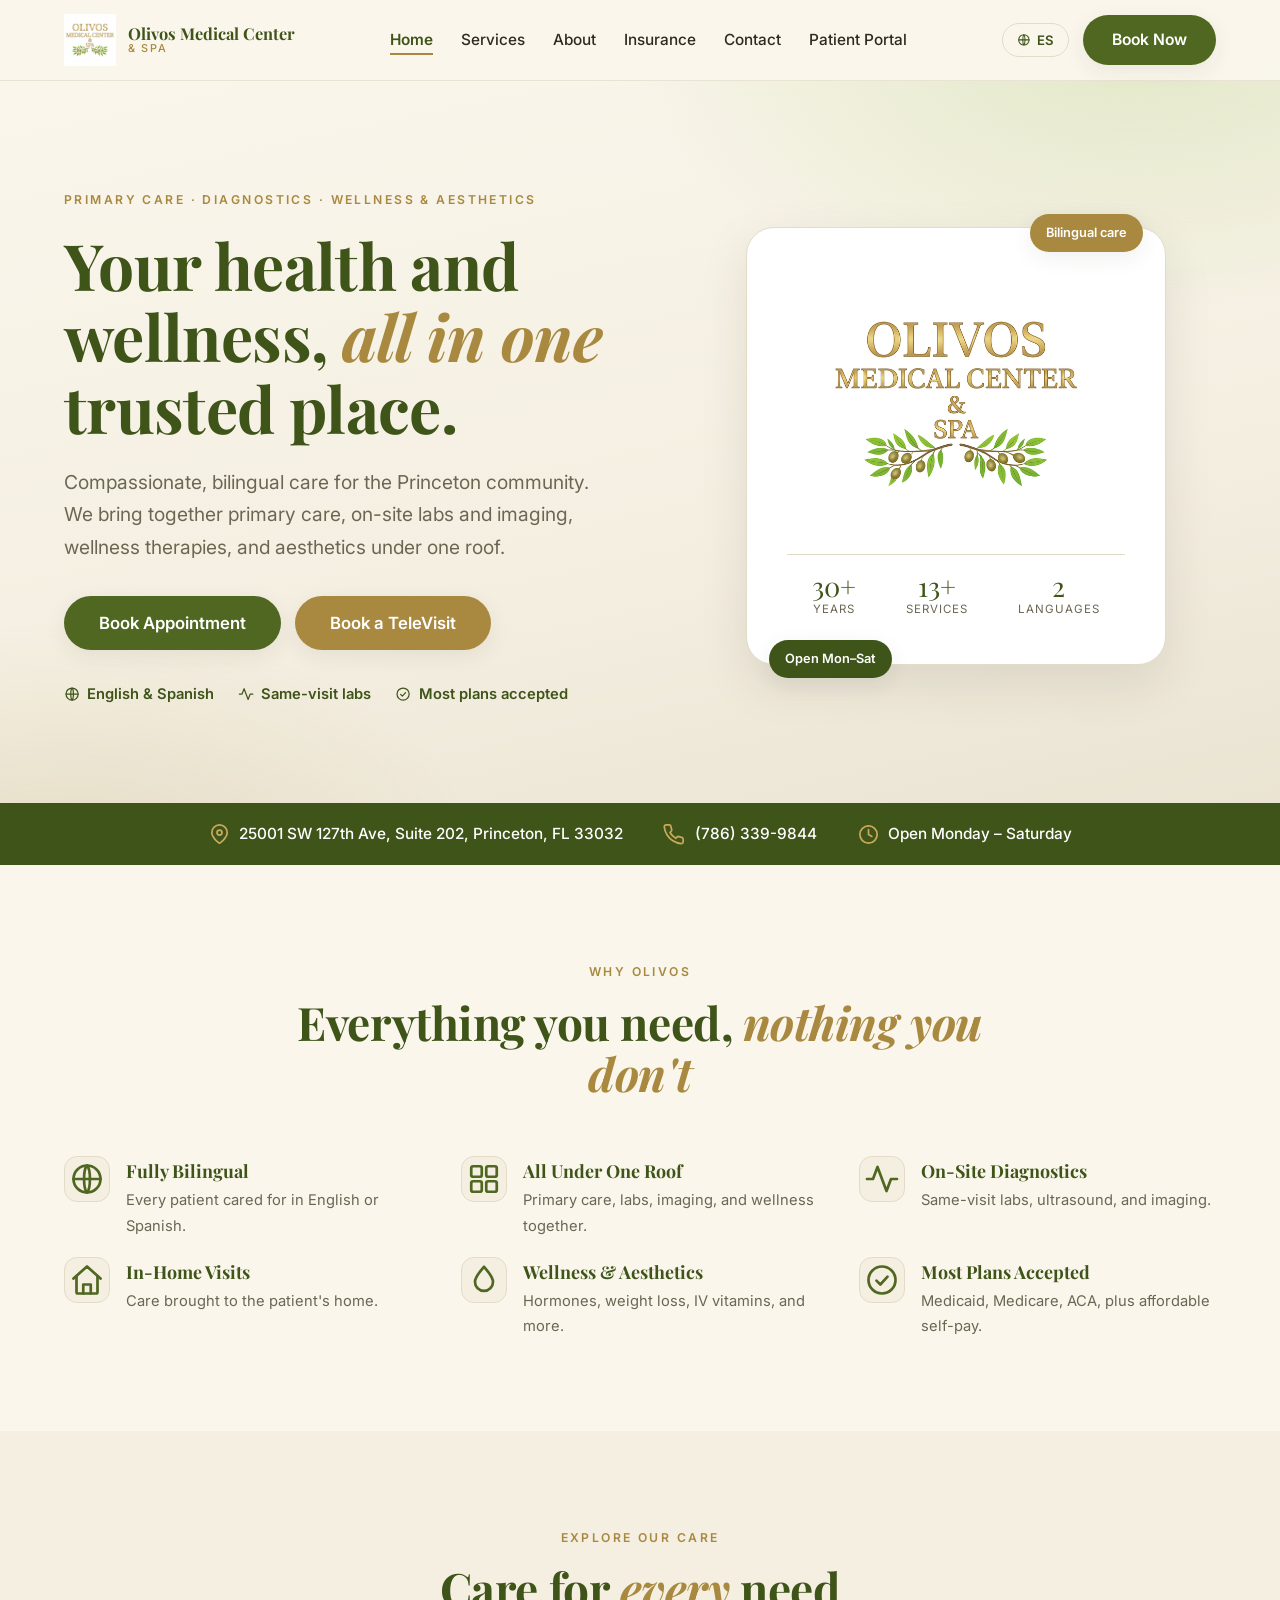
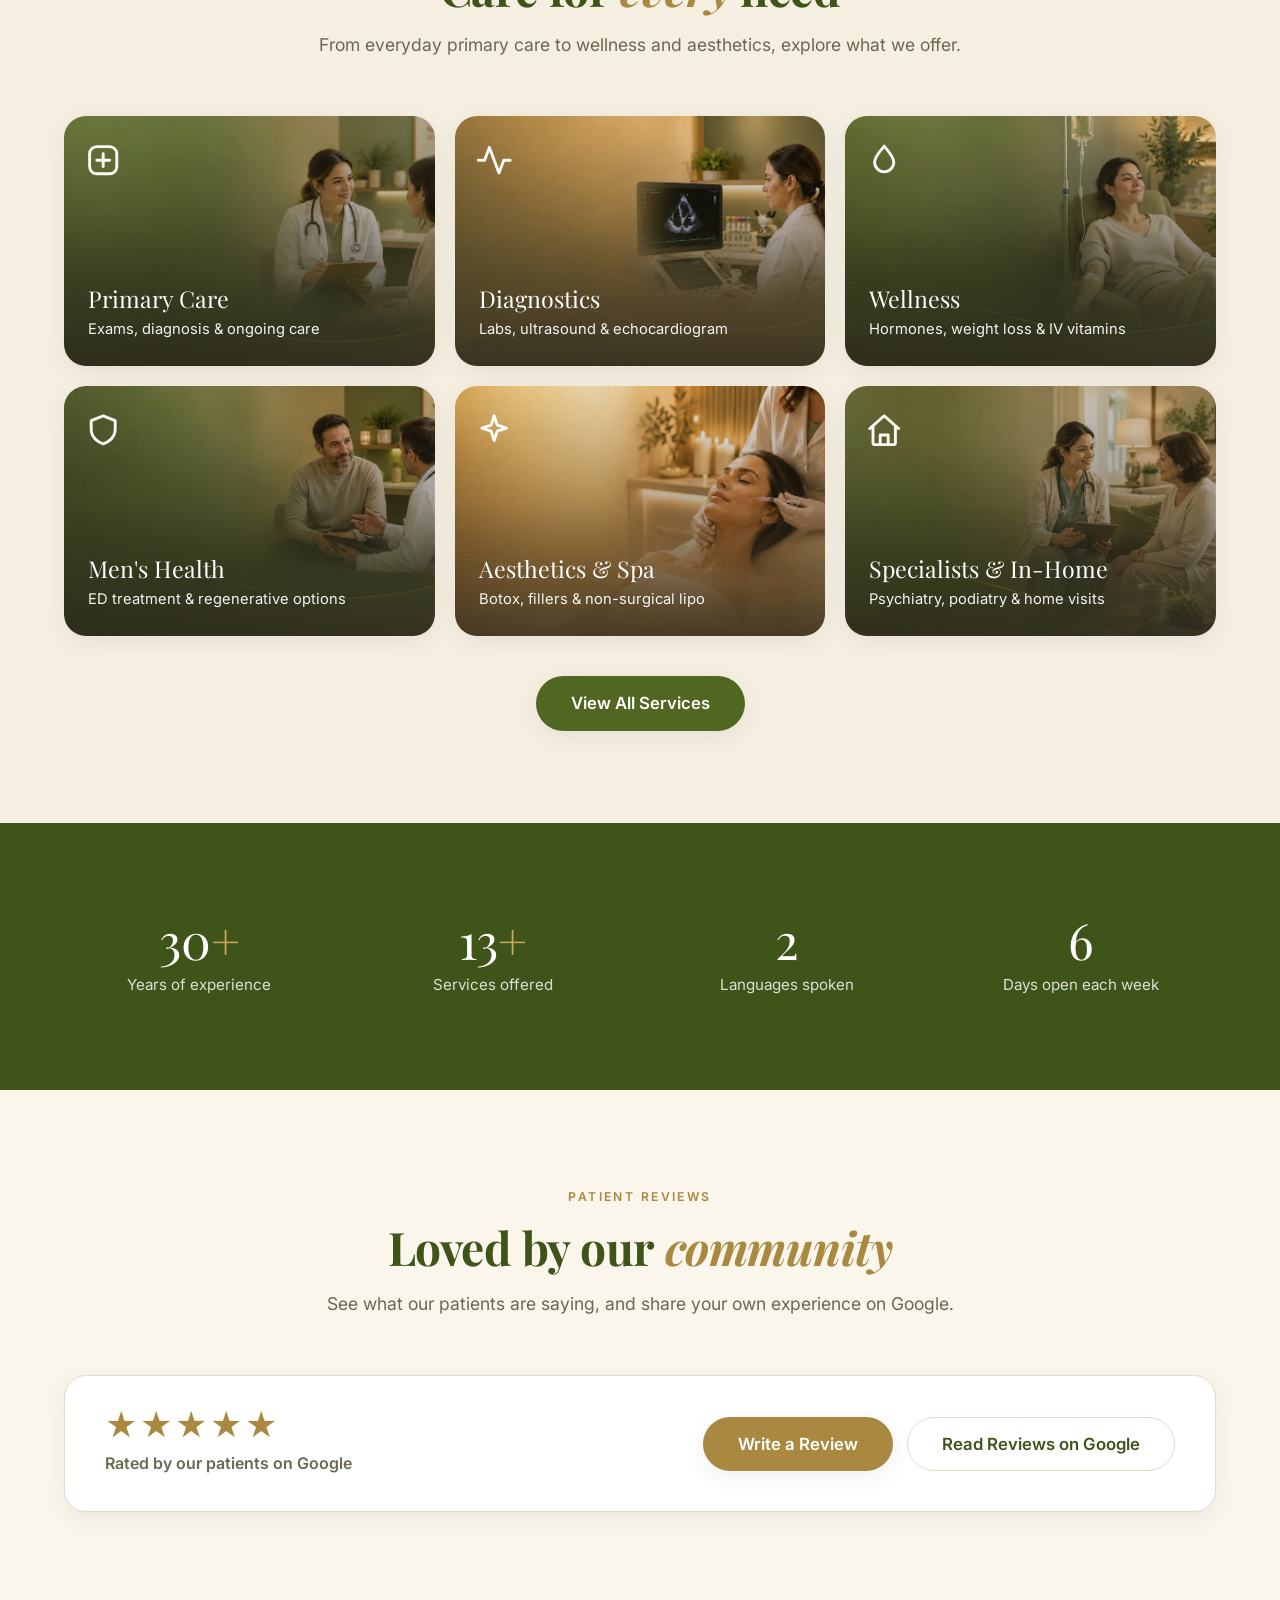
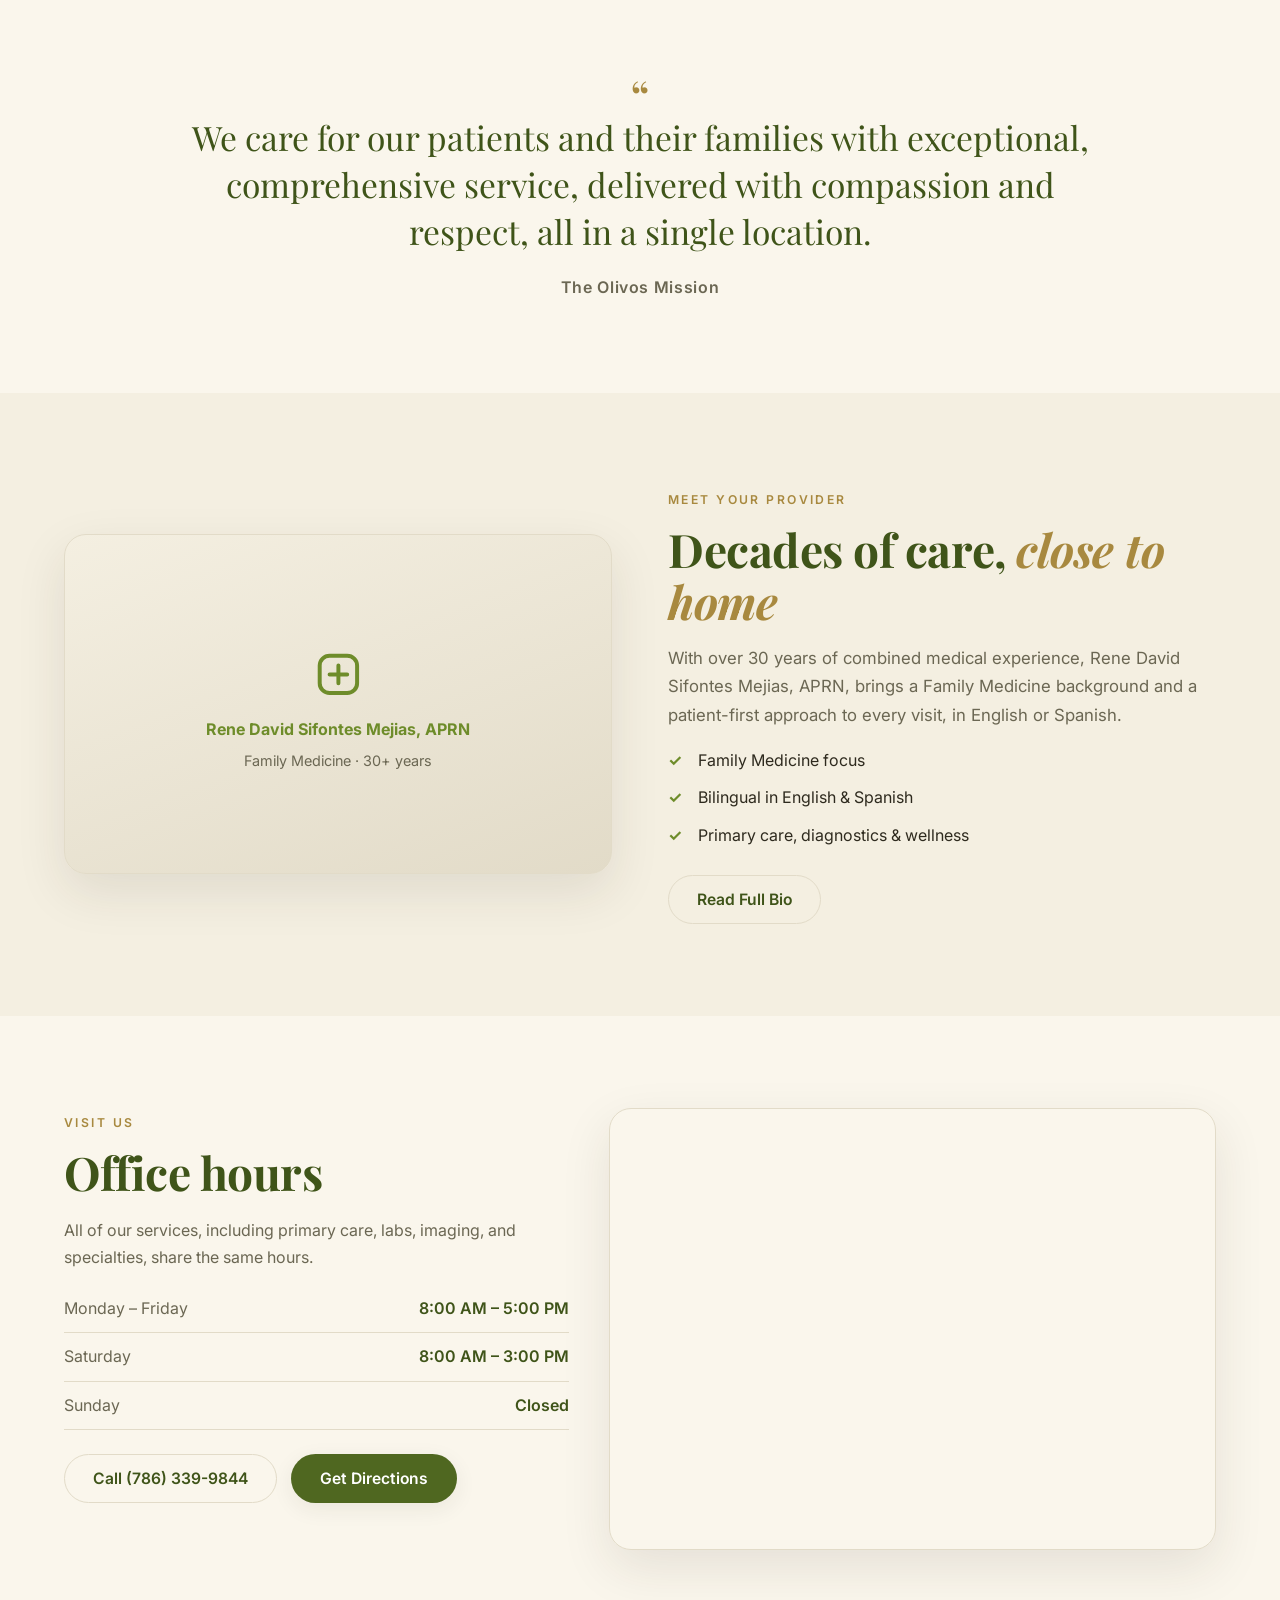
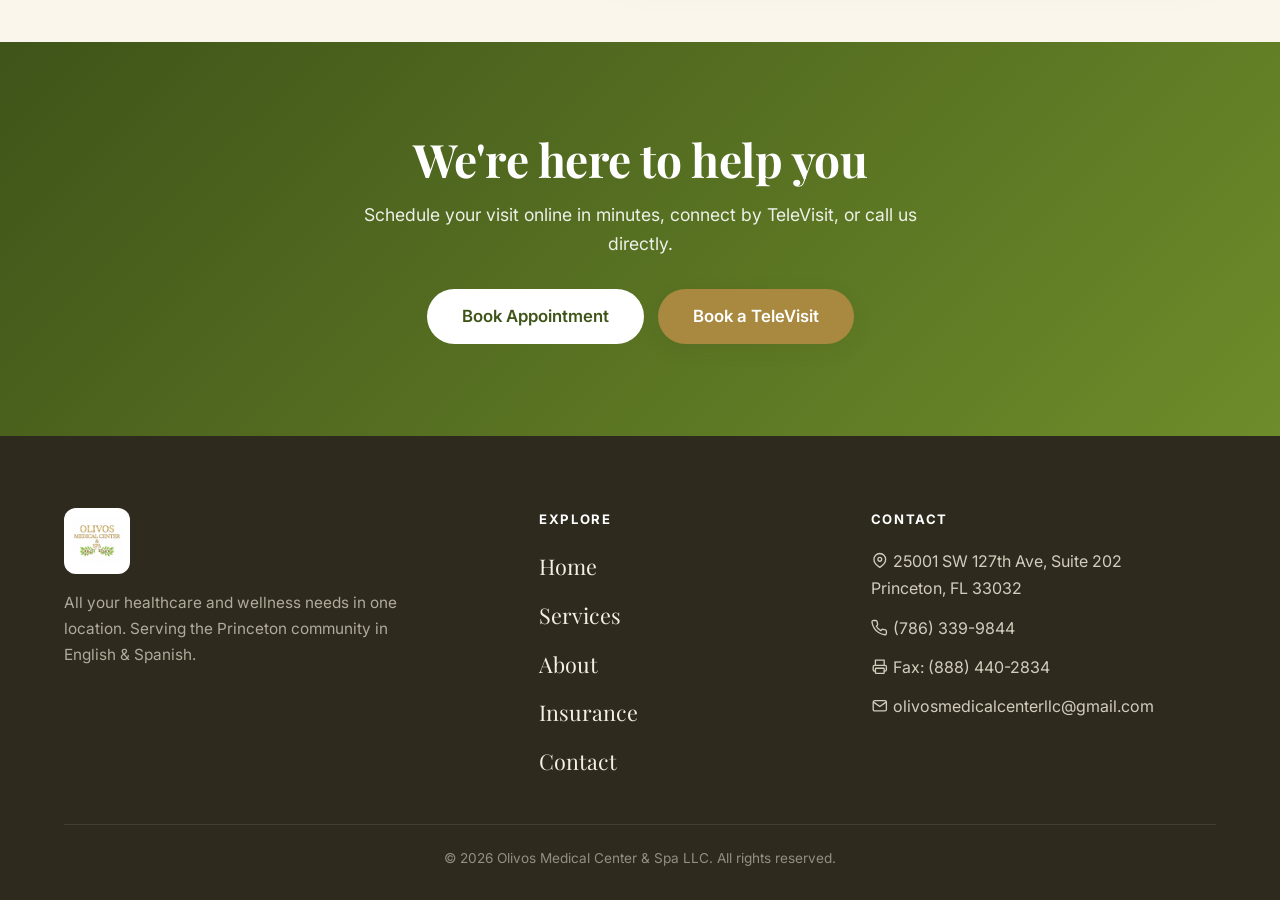
==== commit d7a7ed1c: "Add files via upload Insurance Logo grid + Update hours" ====
--- a/index.html
+++ b/index.html
@@ -3,17 +3,34 @@
 <head>
   <meta charset="UTF-8" />
   <meta name="viewport" content="width=device-width, initial-scale=1.0" />
-  <title>Olivos Medical Center &amp; Spa | Primary Care &amp; Wellness · Homestead, FL</title>
-  <meta name="description" content="Olivos Medical Center & Spa offers bilingual primary care, on-site diagnostics, wellness, and aesthetic services in Homestead, FL. Book online or by phone. Most insurance plans accepted." />
+  <title>Olivos Medical Center &amp; Spa | Primary Care &amp; Wellness · Princeton, FL</title>
+  <meta name="description" content="Olivos Medical Center & Spa offers bilingual primary care, on-site diagnostics, wellness, and aesthetic services in Princeton, FL. Book online or by phone. Most insurance plans accepted." />
   <link rel="icon" type="image/png" href="favicon.png" />
   <link rel="apple-touch-icon" href="olivos-logo.png" />
   <meta name="theme-color" content="#4f6720" />
   <meta property="og:type" content="website" />
   <meta property="og:site_name" content="Olivos Medical Center & Spa" />
-  <meta property="og:title" content="Olivos Medical Center & Spa | Primary Care & Wellness · Homestead, FL" />
-  <meta property="og:description" content="Bilingual primary care, on-site diagnostics, wellness and aesthetic services in Homestead, FL. Book online or by phone. Most insurance plans accepted." />
+  <meta property="og:title" content="Olivos Medical Center & Spa | Primary Care & Wellness · Princeton, FL" />
+  <meta property="og:description" content="Bilingual primary care, on-site diagnostics, wellness and aesthetic services in Princeton, FL. Book online or by phone. Most insurance plans accepted." />
   <meta property="og:image" content="olivos-logo.png" />
   <meta name="twitter:card" content="summary" />
+  <script type="application/ld+json">
+  {
+    "@context":"https://schema.org","@type":"MedicalClinic",
+    "name":"Olivos Medical Center & Spa",
+    "url":"https://olivosmedicalcenter.com",
+    "image":"https://olivosmedicalcenter.com/olivos-logo.png",
+    "telephone":"+1-786-339-9844","faxNumber":"+1-888-440-2834",
+    "address":{"@type":"PostalAddress","streetAddress":"25001 SW 127th Ave, Suite 202","addressLocality":"Princeton","addressRegion":"FL","postalCode":"33032","addressCountry":"US"},
+    "geo":{"@type":"GeoCoordinates","latitude":25.5333882,"longitude":-80.3970234},
+    "openingHoursSpecification":[
+      {"@type":"OpeningHoursSpecification","dayOfWeek":["Monday","Tuesday","Wednesday","Thursday","Friday"],"opens":"08:00","closes":"17:00"},
+      {"@type":"OpeningHoursSpecification","dayOfWeek":"Saturday","opens":"08:00","closes":"15:00"}
+    ],
+    "areaServed":"Princeton, FL","availableLanguage":["English","Spanish"]
+  }
+  </script>
+
   <link rel="preconnect" href="https://fonts.googleapis.com" />
   <link rel="preconnect" href="https://fonts.gstatic.com" crossorigin />
   <link href="https://fonts.googleapis.com/css2?family=Inter:wght@400;500;600;700&family=Playfair+Display:ital,wght@0,600;0,700;1,600&display=swap" rel="stylesheet" />
@@ -51,8 +68,8 @@
         <span class="eyebrow" data-en="Primary Care · Diagnostics · Wellness & Aesthetics" data-es="Atención Primaria · Diagnóstico · Bienestar y Estética">Primary Care · Diagnostics · Wellness &amp; Aesthetics</span>
         <h1 data-lang-en class="block">Your health and wellness, <span class="hl">all in one</span> trusted place.</h1>
         <h1 data-lang-es class="block">Tu salud y bienestar, <span class="hl">todo en un</span> lugar de confianza.</h1>
-        <p class="lead" data-lang-en>Compassionate, bilingual care for the Homestead community. We bring together primary care, on-site labs and imaging, wellness therapies, and aesthetics under one roof.</p>
-        <p class="lead" data-lang-es>Atención bilingüe y compasiva para la comunidad de Homestead. Reunimos atención primaria, laboratorio e imágenes, terapias de bienestar y estética, todo bajo un mismo techo.</p>
+        <p class="lead" data-lang-en>Compassionate, bilingual care for the Princeton community. We bring together primary care, on-site labs and imaging, wellness therapies, and aesthetics under one roof.</p>
+        <p class="lead" data-lang-es>Atención bilingüe y compasiva para la comunidad de Princeton. Reunimos atención primaria, laboratorio e imágenes, terapias de bienestar y estética, todo bajo un mismo techo.</p>
         <div class="hero-cta">
           <a href="#" data-link="booking" class="btn btn-primary btn-lg" data-en="Book Appointment" data-es="Reservar Cita">Book Appointment</a>
           <a href="#" data-link="televisit" class="btn btn-gold btn-lg" data-en="Book a TeleVisit" data-es="Reservar Telemedicina">Book a TeleVisit</a>
@@ -82,7 +99,7 @@
   <!-- ===================== TRUST STRIP ===================== -->
   <div class="trust-strip">
     <div class="container">
-      <span class="item"><span class="ico"><svg class="ic" viewBox="0 0 24 24" fill="none" stroke="currentColor" stroke-width="1.8" stroke-linecap="round" stroke-linejoin="round" aria-hidden="true"><path d="M20 10c0 6-8 11-8 11s-8-5-8-11a8 8 0 0 1 16 0z"/><circle cx="12" cy="10" r="2.6"/></svg></span> 25001 SW 127th Ave, Suite 202, Homestead, FL 33032</span>
+      <span class="item"><span class="ico"><svg class="ic" viewBox="0 0 24 24" fill="none" stroke="currentColor" stroke-width="1.8" stroke-linecap="round" stroke-linejoin="round" aria-hidden="true"><path d="M20 10c0 6-8 11-8 11s-8-5-8-11a8 8 0 0 1 16 0z"/><circle cx="12" cy="10" r="2.6"/></svg></span> 25001 SW 127th Ave, Suite 202, Princeton, FL 33032</span>
       <span class="item"><span class="ico"><svg class="ic" viewBox="0 0 24 24" fill="none" stroke="currentColor" stroke-width="1.8" stroke-linecap="round" stroke-linejoin="round" aria-hidden="true"><path d="M21 16.5v3a2 2 0 0 1-2.2 2 19.6 19.6 0 0 1-8.5-3 19.3 19.3 0 0 1-6-6A19.6 19.6 0 0 1 1.3 4 2 2 0 0 1 3.3 2h3a2 2 0 0 1 2 1.7c.13.95.36 1.86.7 2.76a2 2 0 0 1-.45 2.11L7.3 9.9a16 16 0 0 0 6 6l1.32-1.26a2 2 0 0 1 2.11-.45c.9.34 1.81.57 2.76.7A2 2 0 0 1 21 16.5z"/></svg></span> <a href="tel:+17863399844" style="color:#fff">(786) 339-9844</a></span>
       <span class="item"><span class="ico"><svg class="ic" viewBox="0 0 24 24" fill="none" stroke="currentColor" stroke-width="1.8" stroke-linecap="round" stroke-linejoin="round" aria-hidden="true"><circle cx="12" cy="12" r="9"/><path d="M12 7v5l3.5 2"/></svg></span> <span data-en="Open Monday – Saturday" data-es="Abierto Lunes – Sábado">Open Monday – Saturday</span></span>
     </div>
@@ -221,7 +238,7 @@
           <p style="color:var(--muted);margin-bottom:14px" data-en="All of our services, including primary care, labs, imaging, and specialties, share the same hours." data-es="Todos nuestros servicios, incluyendo atención primaria, laboratorio, imágenes y especialidades, tienen el mismo horario.">All of our services, including primary care, labs, imaging, and specialties, share the same hours.</p>
           <table class="hours-table">
             <tr><td data-en="Monday – Friday" data-es="Lunes – Viernes">Monday – Friday</td><td>8:00 AM – 5:00 PM</td></tr>
-            <tr><td data-en="Saturday" data-es="Sábado">Saturday</td><td>9:00 AM – 3:00 PM</td></tr>
+            <tr><td data-en="Saturday" data-es="Sábado">Saturday</td><td>8:00 AM – 3:00 PM</td></tr>
             <tr><td data-en="Sunday" data-es="Domingo">Sunday</td><td data-en="Closed" data-es="Cerrado">Closed</td></tr>
           </table>
           <div style="margin-top:24px" class="hero-cta">
@@ -231,7 +248,7 @@
         </div>
         <div class="map-wrap">
           <iframe title="Olivos Medical Center & Spa location map" loading="lazy" referrerpolicy="no-referrer-when-downgrade"
-            src="https://www.google.com/maps?q=25001+SW+127th+Ave+Suite+202+Homestead+FL+33032&output=embed"></iframe>
+            src="https://www.google.com/maps/embed?pb=!1m18!1m12!1m3!1d1421.4173381898202!2d-80.39702337059698!3d25.53338818222586!2m3!1f0!2f0!3f0!3m2!1i1024!2i768!4f13.1!3m3!1m2!1s0x88d9dd0e3e91163d%3A0x2b13badc8ef4b387!2sOlivos%20Medical%20Center%20and%20Spa!5e1!3m2!1sen!2sus!4v1782508635929!5m2!1sen!2sus"></iframe>
         </div>
       </div>
     </div>
@@ -257,7 +274,7 @@
       <div class="footer-grid">
         <div class="footer-brand">
           <img src="olivos-logo.png" alt="Olivos Medical Center & Spa" />
-          <p data-en="All your healthcare and wellness needs in one location. Serving the Homestead community in English & Spanish." data-es="Toda tu salud y bienestar en un solo lugar. Sirviendo a la comunidad de Homestead en inglés y español.">All your healthcare and wellness needs in one location. Serving the Homestead community in English &amp; Spanish.</p>
+          <p data-en="All your healthcare and wellness needs in one location. Serving the Princeton community in English & Spanish." data-es="Toda tu salud y bienestar en un solo lugar. Sirviendo a la comunidad de Princeton en inglés y español.">All your healthcare and wellness needs in one location. Serving the Princeton community in English &amp; Spanish.</p>
         </div>
         <div>
           <h4 data-en="Explore" data-es="Explora">Explore</h4>
@@ -272,7 +289,7 @@
         <div>
           <h4 data-en="Contact" data-es="Contacto">Contact</h4>
           <ul>
-            <li><svg class="ic" viewBox="0 0 24 24" fill="none" stroke="currentColor" stroke-width="1.8" stroke-linecap="round" stroke-linejoin="round" aria-hidden="true"><path d="M20 10c0 6-8 11-8 11s-8-5-8-11a8 8 0 0 1 16 0z"/><circle cx="12" cy="10" r="2.6"/></svg> 25001 SW 127th Ave, Suite 202<br>Homestead, FL 33032</li>
+            <li><svg class="ic" viewBox="0 0 24 24" fill="none" stroke="currentColor" stroke-width="1.8" stroke-linecap="round" stroke-linejoin="round" aria-hidden="true"><path d="M20 10c0 6-8 11-8 11s-8-5-8-11a8 8 0 0 1 16 0z"/><circle cx="12" cy="10" r="2.6"/></svg> 25001 SW 127th Ave, Suite 202<br>Princeton, FL 33032</li>
             <li><svg class="ic" viewBox="0 0 24 24" fill="none" stroke="currentColor" stroke-width="1.8" stroke-linecap="round" stroke-linejoin="round" aria-hidden="true"><path d="M21 16.5v3a2 2 0 0 1-2.2 2 19.6 19.6 0 0 1-8.5-3 19.3 19.3 0 0 1-6-6A19.6 19.6 0 0 1 1.3 4 2 2 0 0 1 3.3 2h3a2 2 0 0 1 2 1.7c.13.95.36 1.86.7 2.76a2 2 0 0 1-.45 2.11L7.3 9.9a16 16 0 0 0 6 6l1.32-1.26a2 2 0 0 1 2.11-.45c.9.34 1.81.57 2.76.7A2 2 0 0 1 21 16.5z"/></svg> <a href="tel:+17863399844">(786) 339-9844</a></li>
             <li><svg class="ic" viewBox="0 0 24 24" fill="none" stroke="currentColor" stroke-width="1.8" stroke-linecap="round" stroke-linejoin="round" aria-hidden="true"><path d="M6 9V3h12v6"/><path d="M6 18H5a2 2 0 0 1-2-2v-4a2 2 0 0 1 2-2h14a2 2 0 0 1 2 2v4a2 2 0 0 1-2 2h-1"/><rect x="6" y="14" width="12" height="7" rx="1"/></svg> <span data-en="Fax:" data-es="Fax:">Fax:</span> (888) 440-2834</li>
             <li><svg class="ic" viewBox="0 0 24 24" fill="none" stroke="currentColor" stroke-width="1.8" stroke-linecap="round" stroke-linejoin="round" aria-hidden="true"><rect x="3" y="5" width="18" height="14" rx="2"/><path d="m3.5 7 8.5 6 8.5-6"/></svg> <a href="mailto:olivosmedicalcenterllc@gmail.com">olivosmedicalcenterllc@gmail.com</a></li>
--- a/styles.css
+++ b/styles.css
@@ -200,12 +200,12 @@
 .cat-card .desc { font-size: 0.92rem; opacity: 0.94; margin-top: 6px; }
 /* Each card layers: dark overlay (keeps text readable) + a service photo you drop into
    /assets + a brand-gradient fallback that shows until the photo is added. */
-.cat-card.c1 { background-image: var(--ov), url('cat-primary.webp'),     linear-gradient(150deg,#6e8c2a,#3f5419); }
-.cat-card.c2 { background-image: var(--ov), url('cat-diagnostics.webp'), linear-gradient(150deg,#a8893f,#6b531f); }
-.cat-card.c3 { background-image: var(--ov), url('cat-wellness.webp'),    linear-gradient(150deg,#88a64a,#4f6720); }
-.cat-card.c4 { background-image: var(--ov), url('cat-mens.webp'),        linear-gradient(150deg,#557030,#2e3d12); }
-.cat-card.c5 { background-image: var(--ov), url('cat-aesthetics.webp'),  linear-gradient(150deg,#c9a95c,#8a6d2c); }
-.cat-card.c6 { background-image: var(--ov), url('cat-inhome.webp'),      linear-gradient(150deg,#7d9a3a,#46611c); }
+.cat-card.c1 { background-image: linear-gradient(180deg, rgba(46,42,30,0.10) 0%, rgba(46,42,30,0.33) 46%, rgba(46,42,30,0.82) 100%), url('cat-primary.webp'),     linear-gradient(150deg,#6e8c2a,#3f5419); }
+.cat-card.c2 { background-image: linear-gradient(180deg, rgba(46,42,30,0.10) 0%, rgba(46,42,30,0.33) 46%, rgba(46,42,30,0.82) 100%), url('cat-diagnostics.webp'), linear-gradient(150deg,#a8893f,#6b531f); }
+.cat-card.c3 { background-image: linear-gradient(180deg, rgba(46,42,30,0.10) 0%, rgba(46,42,30,0.33) 46%, rgba(46,42,30,0.82) 100%), url('cat-wellness.webp'),    linear-gradient(150deg,#88a64a,#4f6720); }
+.cat-card.c4 { background-image: linear-gradient(180deg, rgba(46,42,30,0.10) 0%, rgba(46,42,30,0.33) 46%, rgba(46,42,30,0.82) 100%), url('cat-mens.webp'),        linear-gradient(150deg,#557030,#2e3d12); }
+.cat-card.c5 { background-image: linear-gradient(180deg, rgba(46,42,30,0.10) 0%, rgba(46,42,30,0.33) 46%, rgba(46,42,30,0.82) 100%), url('cat-aesthetics.webp'),  linear-gradient(150deg,#c9a95c,#8a6d2c); }
+.cat-card.c6 { background-image: linear-gradient(180deg, rgba(46,42,30,0.10) 0%, rgba(46,42,30,0.33) 46%, rgba(46,42,30,0.82) 100%), url('cat-inhome.webp'),      linear-gradient(150deg,#7d9a3a,#46611c); }
 
 /* ---------------- Stats band ---------------- */
 .stats-band { background: var(--olive-deep); color: #fff; }
@@ -433,3 +433,15 @@
   .call-panel { position: static; }
   .form-grid { grid-template-columns: 1fr; }
 }
+
+/* ---------------- Insurance carrier grid ---------------- */
+.carrier-grid { display: flex; flex-wrap: wrap; justify-content: center; gap: 18px; }
+.carrier-tile {
+  flex: 0 1 220px; background: #fff; border: 1px solid var(--sand); border-radius: 16px;
+  padding: 24px 18px; box-shadow: var(--shadow-sm); display: flex; align-items: center;
+  justify-content: center; text-align: center; min-height: 118px;
+  transition: transform .18s ease, box-shadow .18s ease;
+}
+.carrier-tile:hover { transform: translateY(-4px); box-shadow: var(--shadow); }
+.carrier-logo { max-height: 56px; max-width: 100%; width: auto; object-fit: contain; }
+.carrier-name { font-family: var(--font-head); font-size: 1.1rem; color: var(--olive-deep); font-weight: 700; line-height: 1.15; }
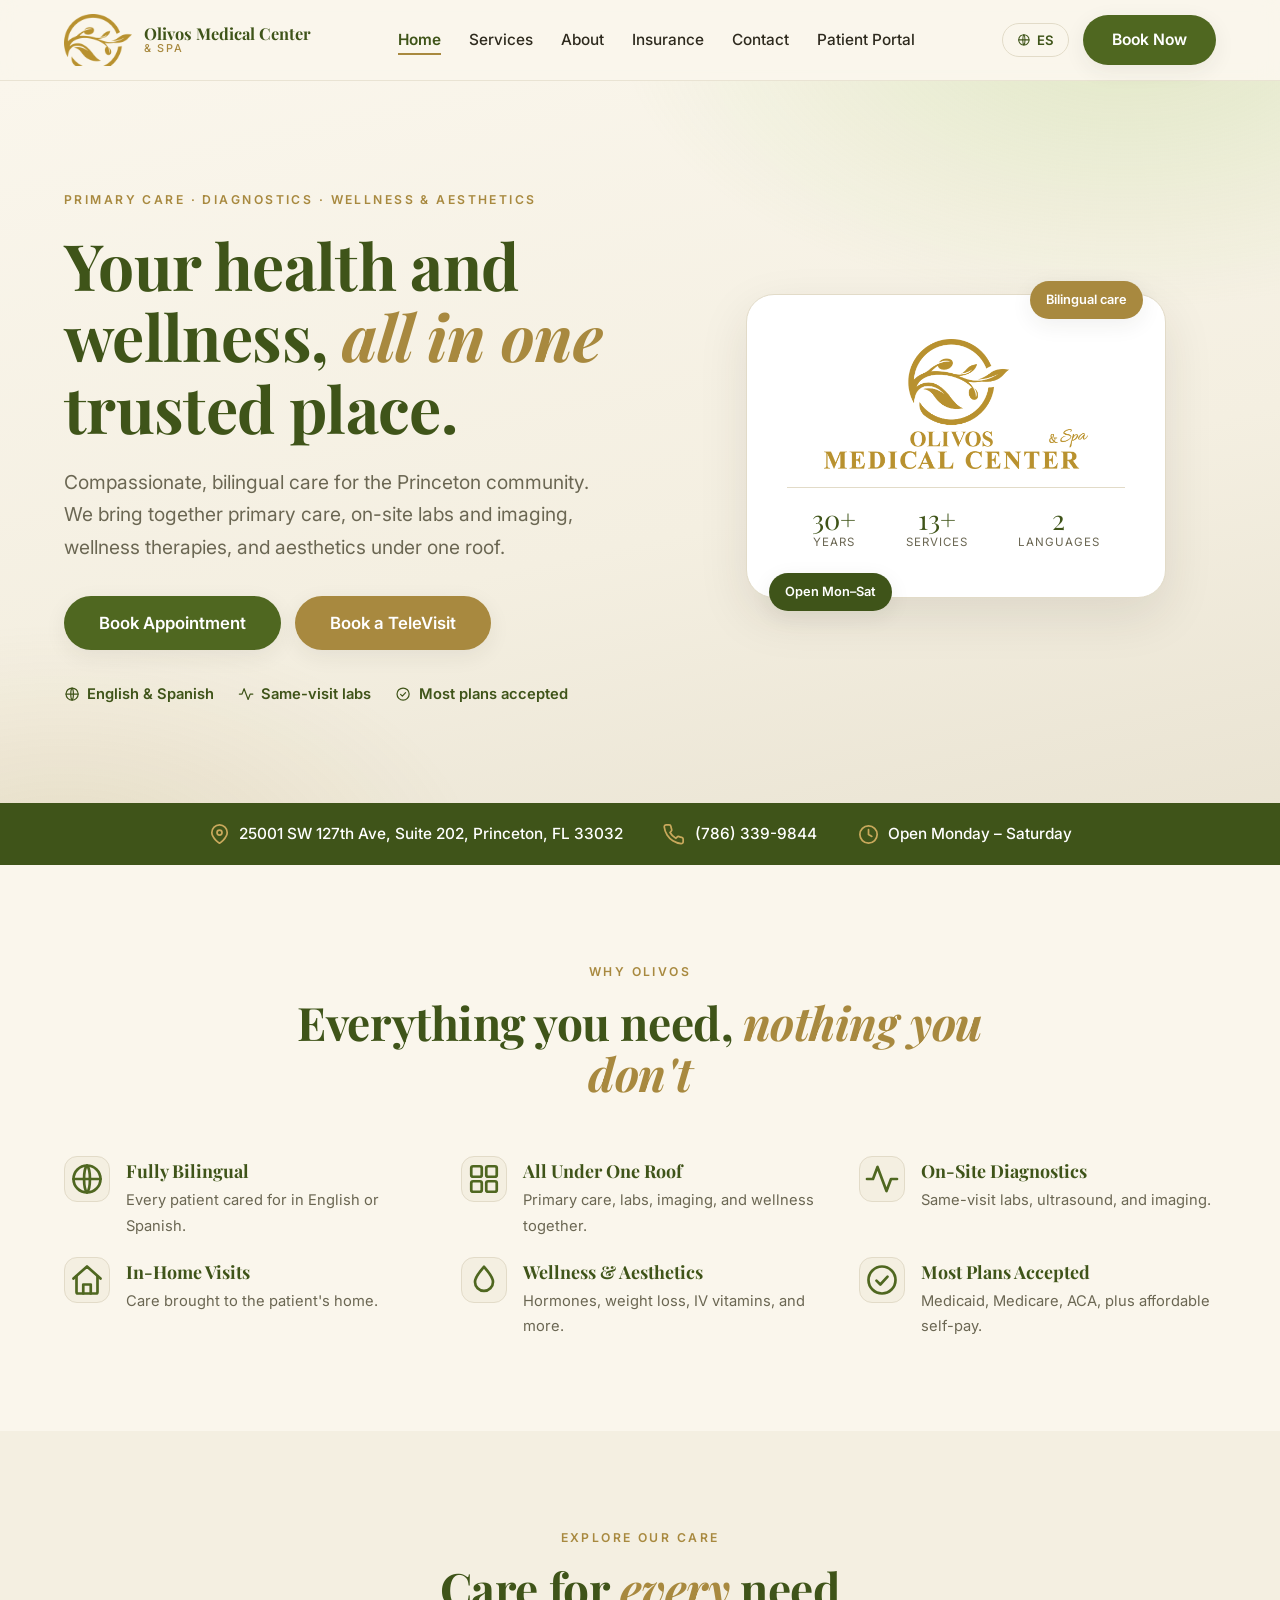
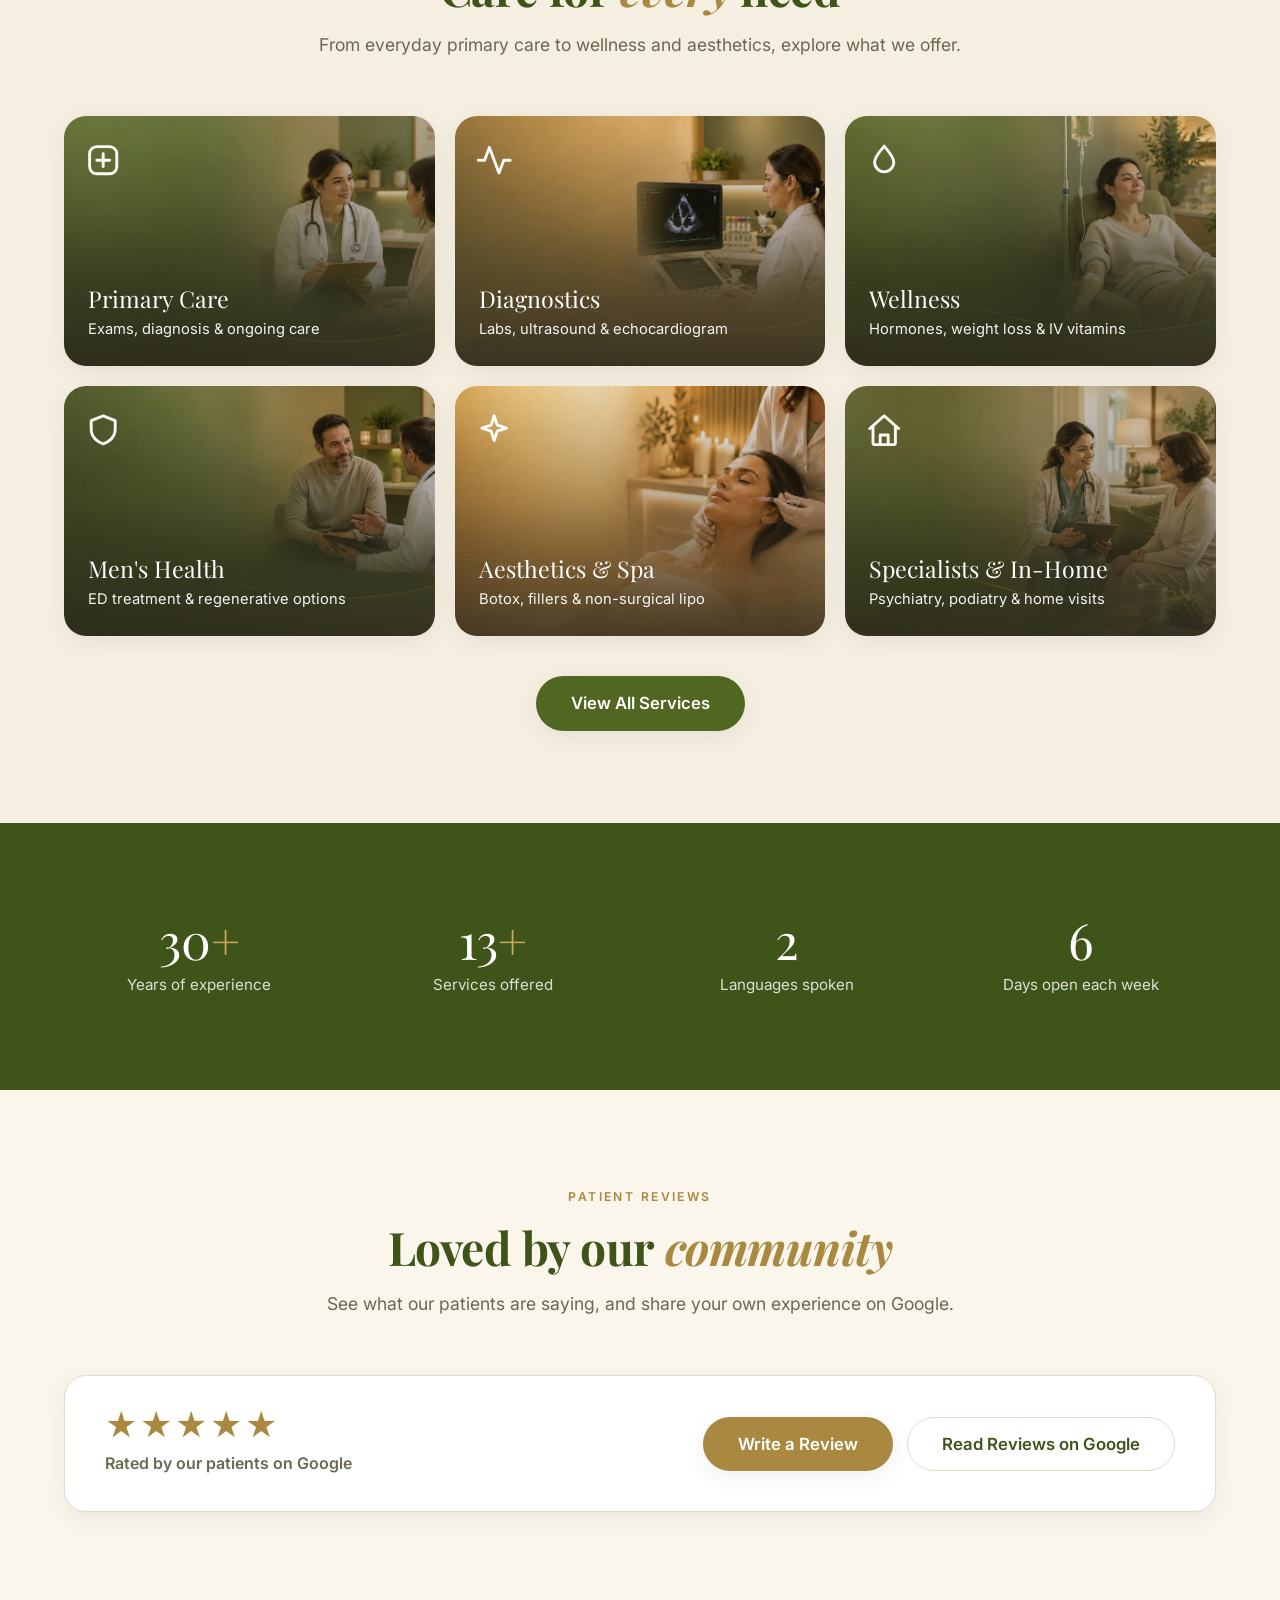
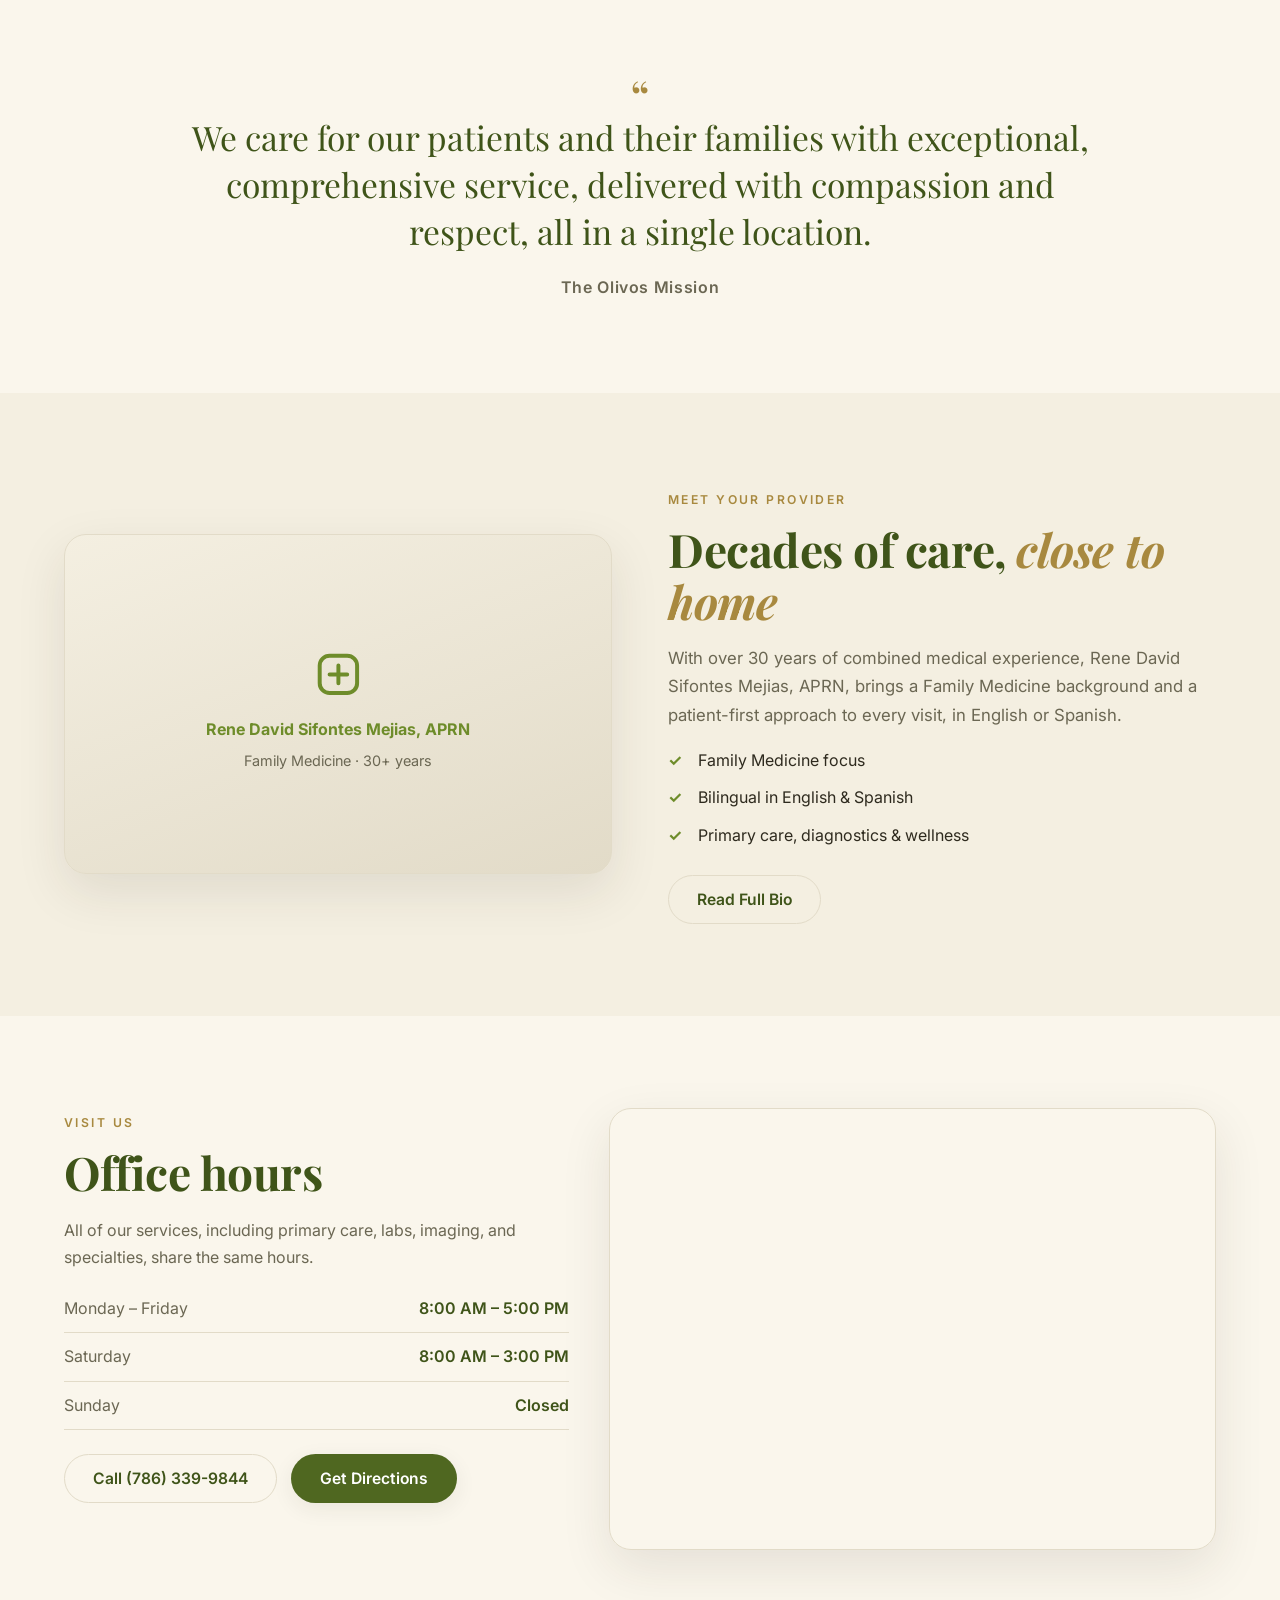
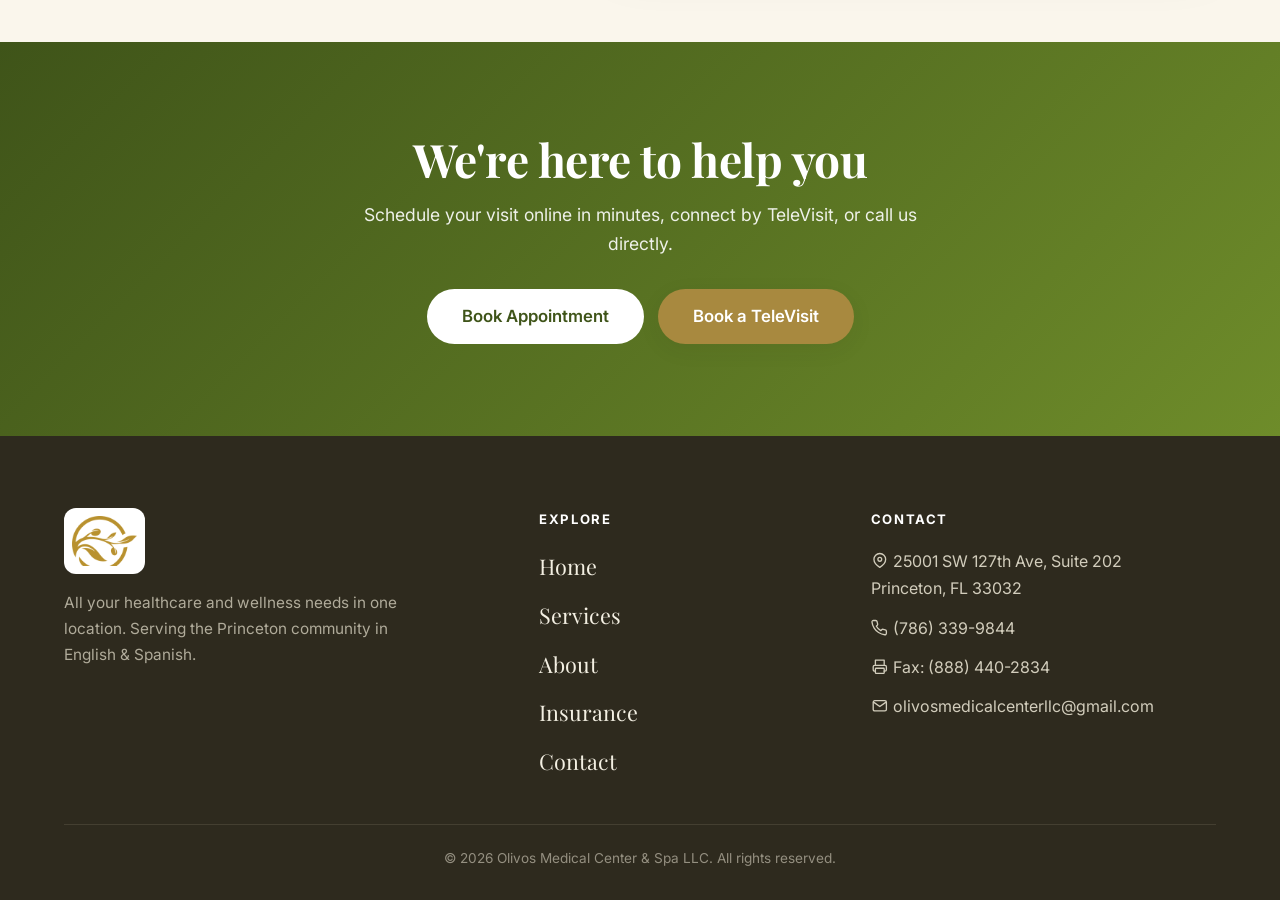
==== commit e88bf52d: "New Logo and Staff Portal Addition New staff portal back end added" ====
--- a/index.html
+++ b/index.html
@@ -84,7 +84,7 @@
         <div class="hero-card">
           <span class="floating one" data-en="Bilingual care" data-es="Atención bilingüe">Bilingual care</span>
           <span class="floating two" data-en="Open Mon–Sat" data-es="Abierto Lun–Sáb">Open Mon–Sat</span>
-          <img src="olivos-logo.png" alt="Olivos Medical Center & Spa" />
+          <img src="olivos-logo-full.png" alt="Olivos Medical Center & Spa" />
           <div class="divider"></div>
           <div class="mini-stats">
             <div><div class="num">30+</div><div class="lbl" data-en="Years" data-es="Años">Years</div></div>
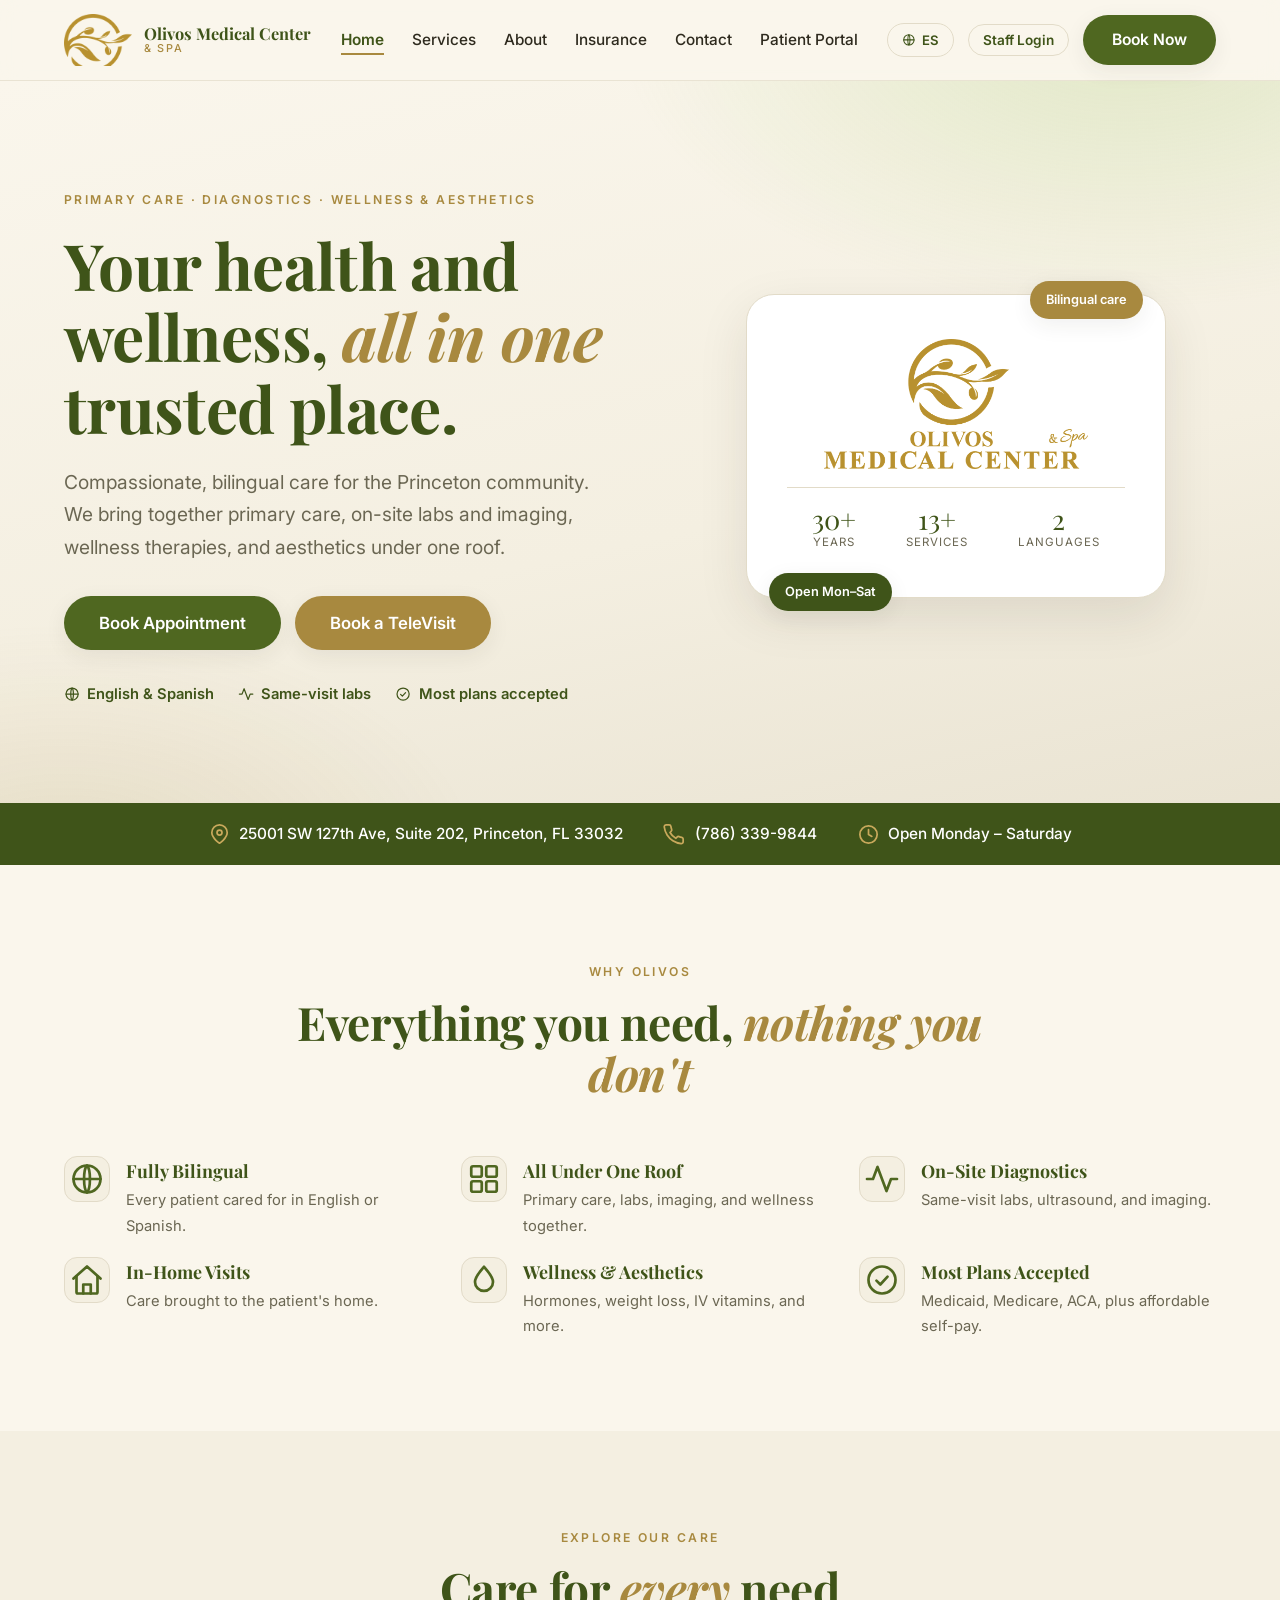
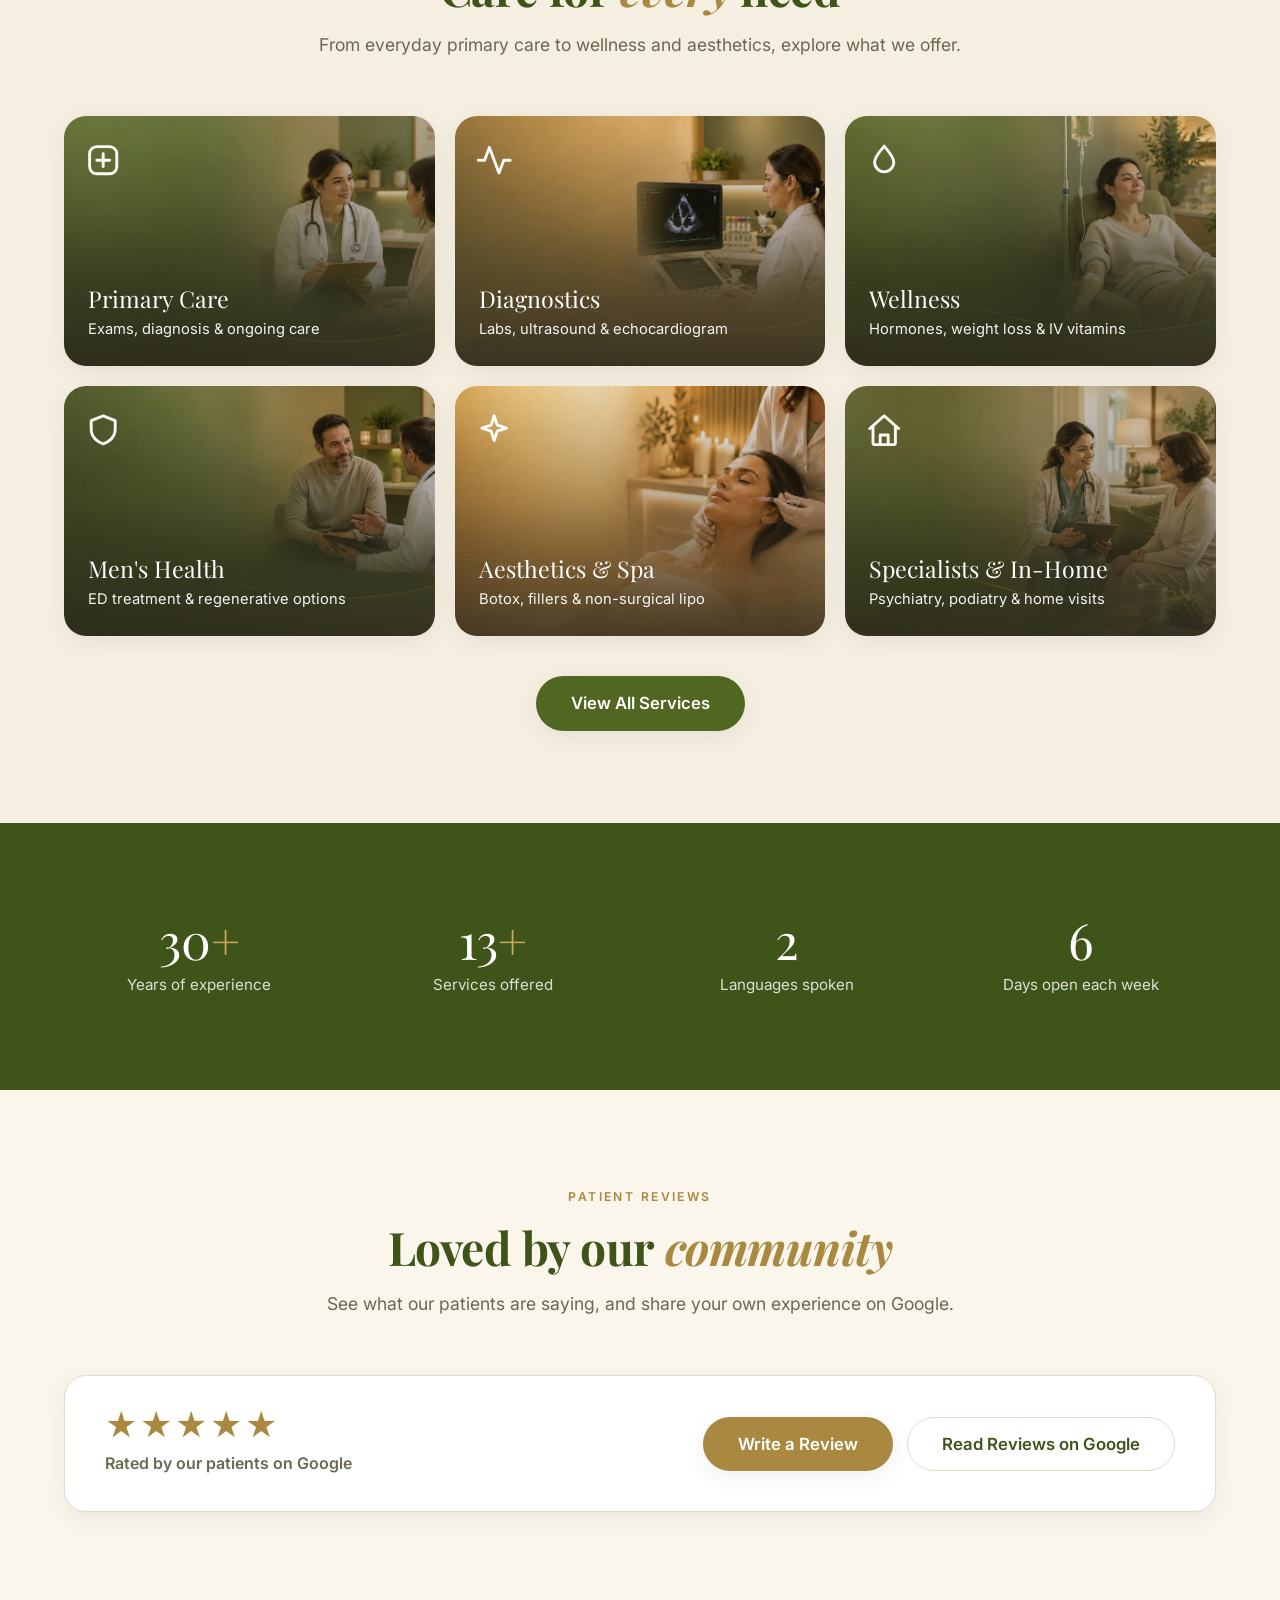
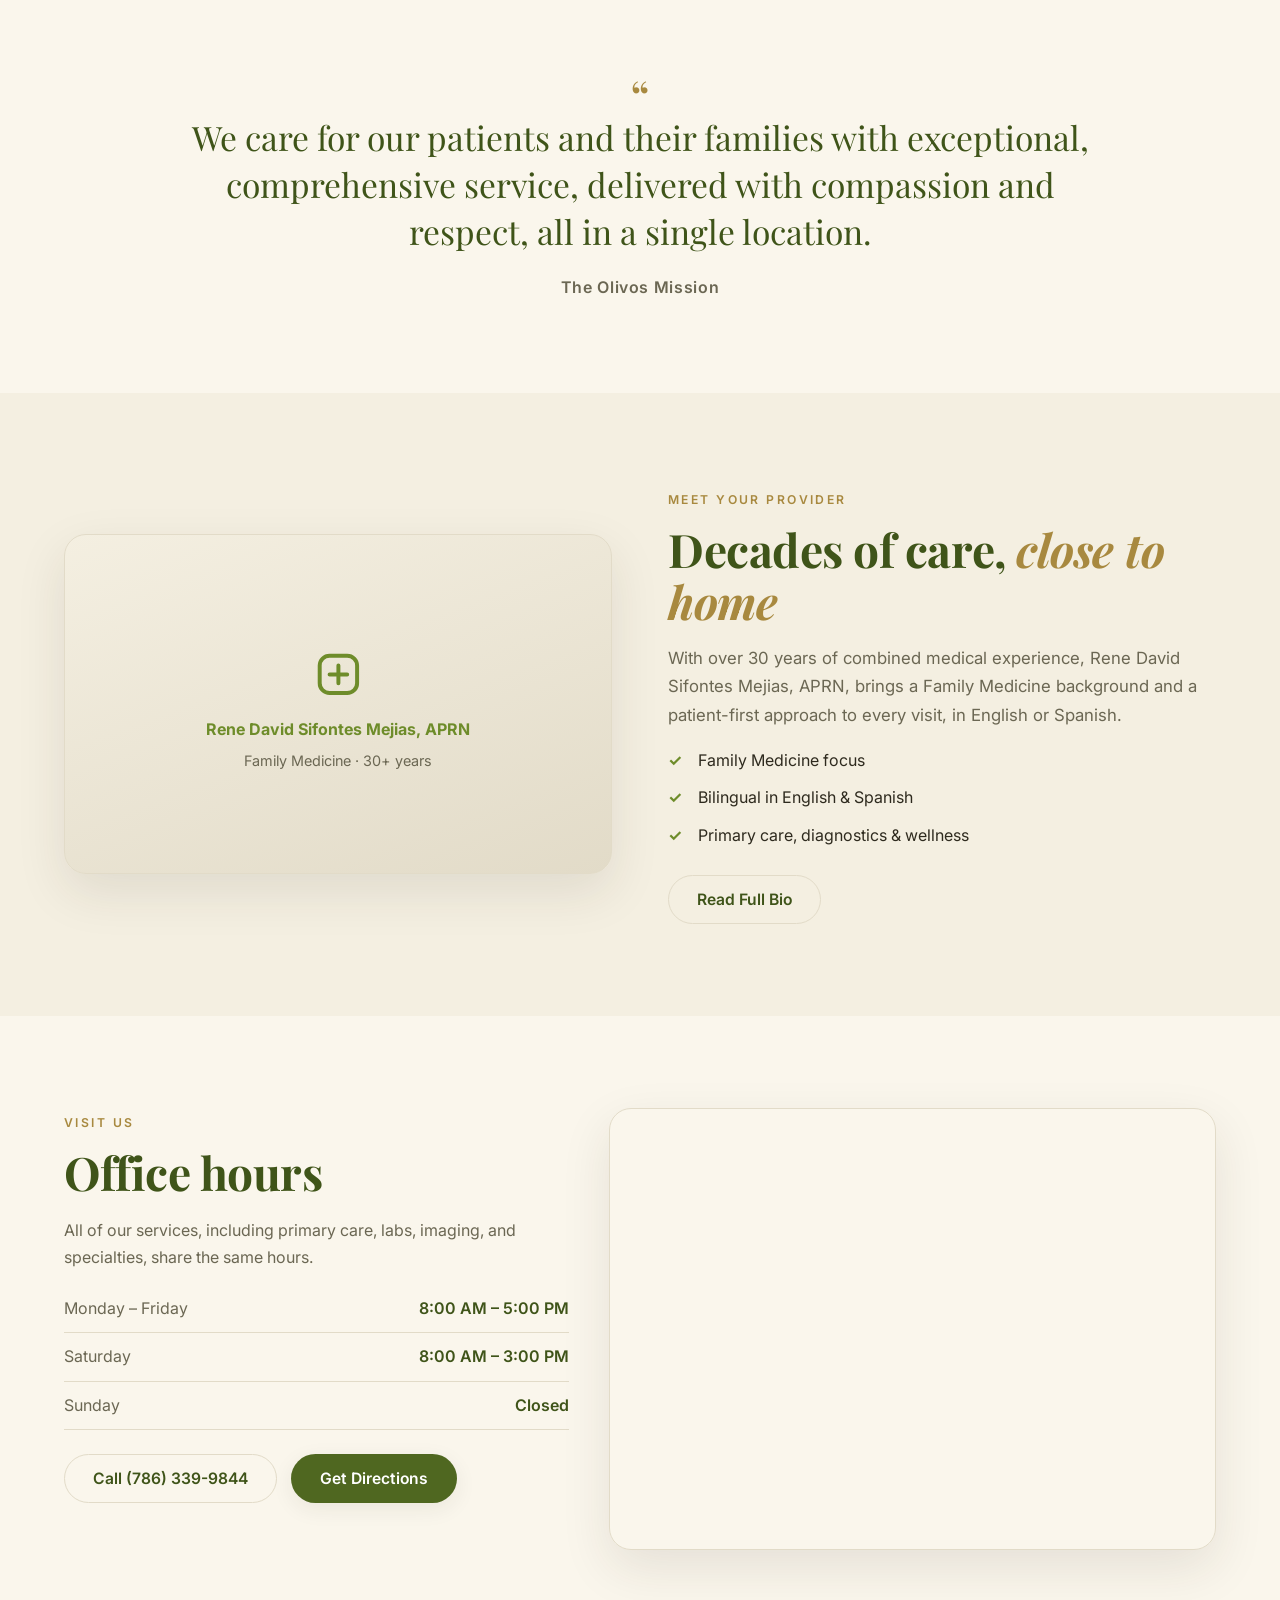
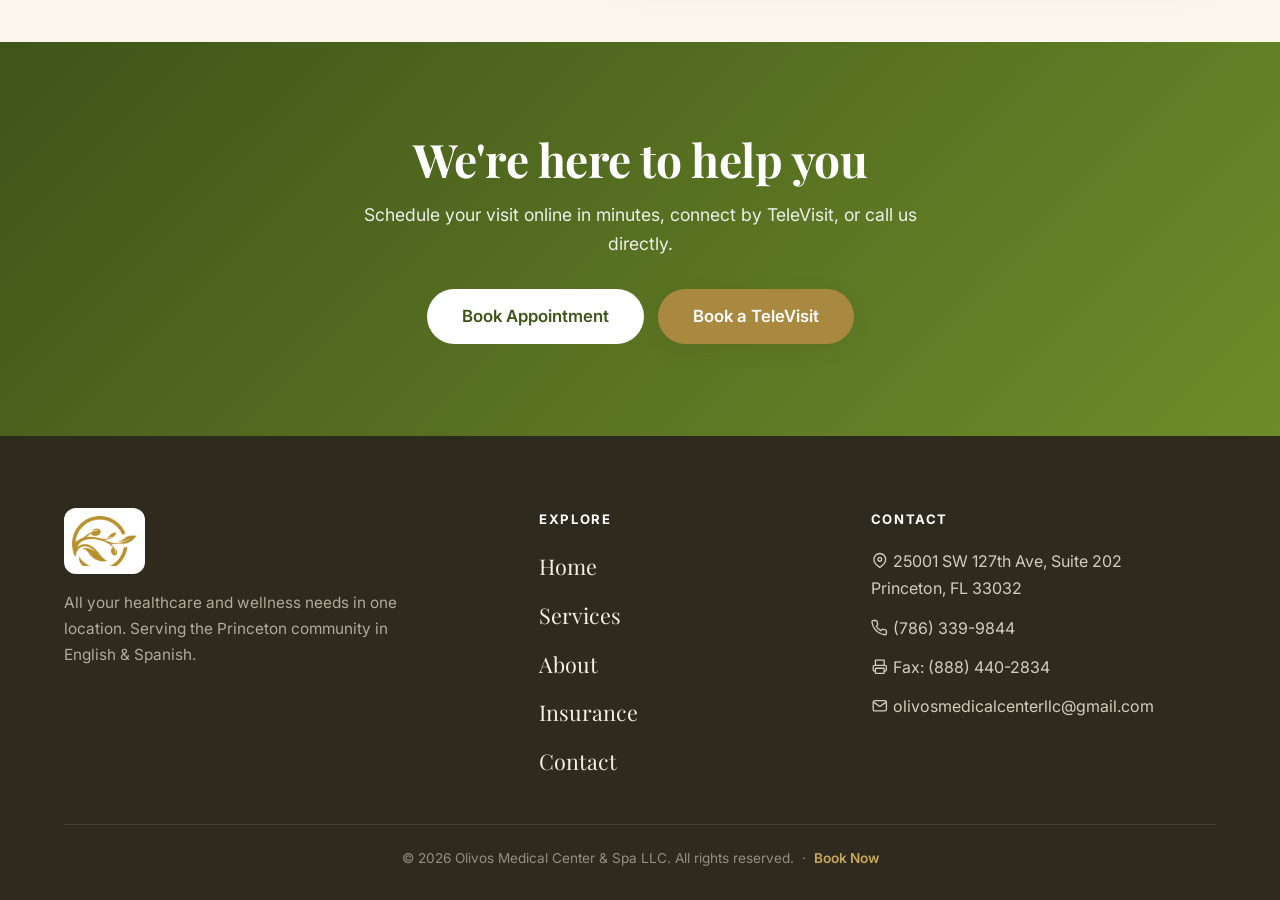
==== commit 1ce5443f: "Staff Portal button added log in buttons confirgured" ====
--- a/index.html
+++ b/index.html
@@ -52,9 +52,11 @@
         <li><a href="insurance.html" data-en="Insurance" data-es="Seguros">Insurance</a></li>
         <li><a href="contact.html" data-en="Contact" data-es="Contacto">Contact</a></li>
         <li><a href="#" data-link="portal" data-en="Patient Portal" data-es="Portal del Paciente">Patient Portal</a></li>
+        <li class="staff-mobile"><a href="staff-login.html" data-en="Staff Login" data-es="Acceso Personal">Staff Login</a></li>
       </ul>
       <div class="nav-right">
         <button class="lang-toggle" aria-label="Switch language"><svg class="ic" viewBox="0 0 24 24" fill="none" stroke="currentColor" stroke-width="1.8" stroke-linecap="round" stroke-linejoin="round" aria-hidden="true"><circle cx="12" cy="12" r="9"/><path d="M3 12h18"/><path d="M12 3c2.6 2.6 2.6 15.4 0 18M12 3c-2.6 2.6-2.6 15.4 0 18"/></svg> <span class="lang-current">ES</span></button>
+        <a href="staff-login.html" class="btn btn-outline nav-staff" data-en="Staff Login" data-es="Acceso Personal">Staff Login</a>
         <a href="#" data-link="booking" class="btn btn-primary" data-en="Book Now" data-es="Reservar">Book Now</a>
         <button class="nav-toggle" aria-label="Menu"><span></span><span></span><span></span></button>
       </div>
@@ -297,7 +299,7 @@
         </div>
       </div>
       <div class="footer-bottom">
-        <span data-en="© 2026 Olivos Medical Center & Spa LLC. All rights reserved." data-es="© 2026 Olivos Medical Center & Spa LLC. Todos los derechos reservados.">© 2026 Olivos Medical Center &amp; Spa LLC. All rights reserved.</span>
+        <span data-en="© 2026 Olivos Medical Center & Spa LLC. All rights reserved." data-es="© 2026 Olivos Medical Center & Spa LLC. Todos los derechos reservados.">© 2026 Olivos Medical Center &amp; Spa LLC. All rights reserved.</span> &nbsp;·&nbsp; <a href="#" data-link="booking" class="staff-link" data-en="Book Now" data-es="Reservar">Book Now</a>
       </div>
     </div>
   </footer>
--- a/styles.css
+++ b/styles.css
@@ -445,3 +445,10 @@
 .carrier-tile:hover { transform: translateY(-4px); box-shadow: var(--shadow); }
 .carrier-logo { max-height: 56px; max-width: 100%; width: auto; object-fit: contain; }
 .carrier-name { font-family: var(--font-head); font-size: 1.1rem; color: var(--olive-deep); font-weight: 700; line-height: 1.15; }
+
+.footer-bottom .staff-link{color:var(--gold-light);font-weight:600;text-decoration:none;}
+.footer-bottom .staff-link:hover{color:#fff;text-decoration:underline;}
+
+.nav-staff{padding:8px 14px;font-size:.85rem}
+.staff-mobile{display:none}
+@media (max-width:980px){.nav-staff{display:none}.staff-mobile{display:block}}
